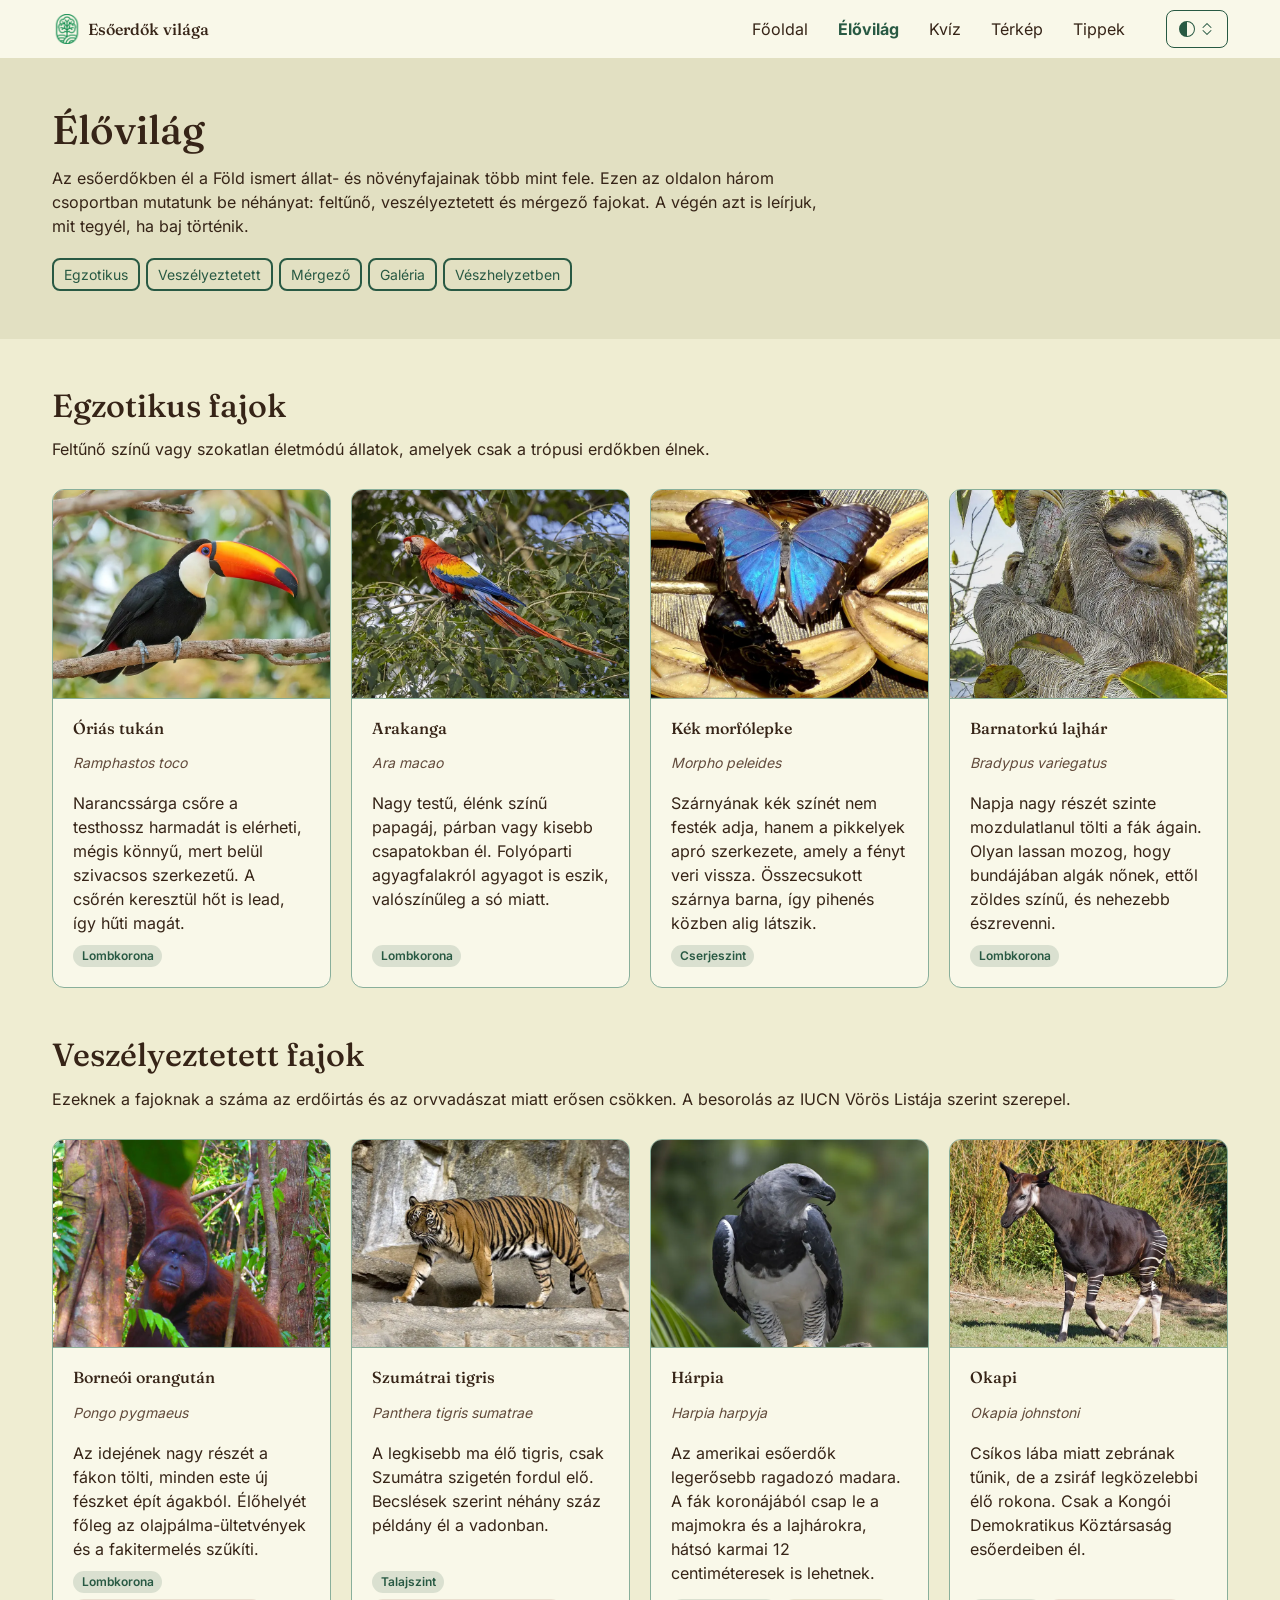
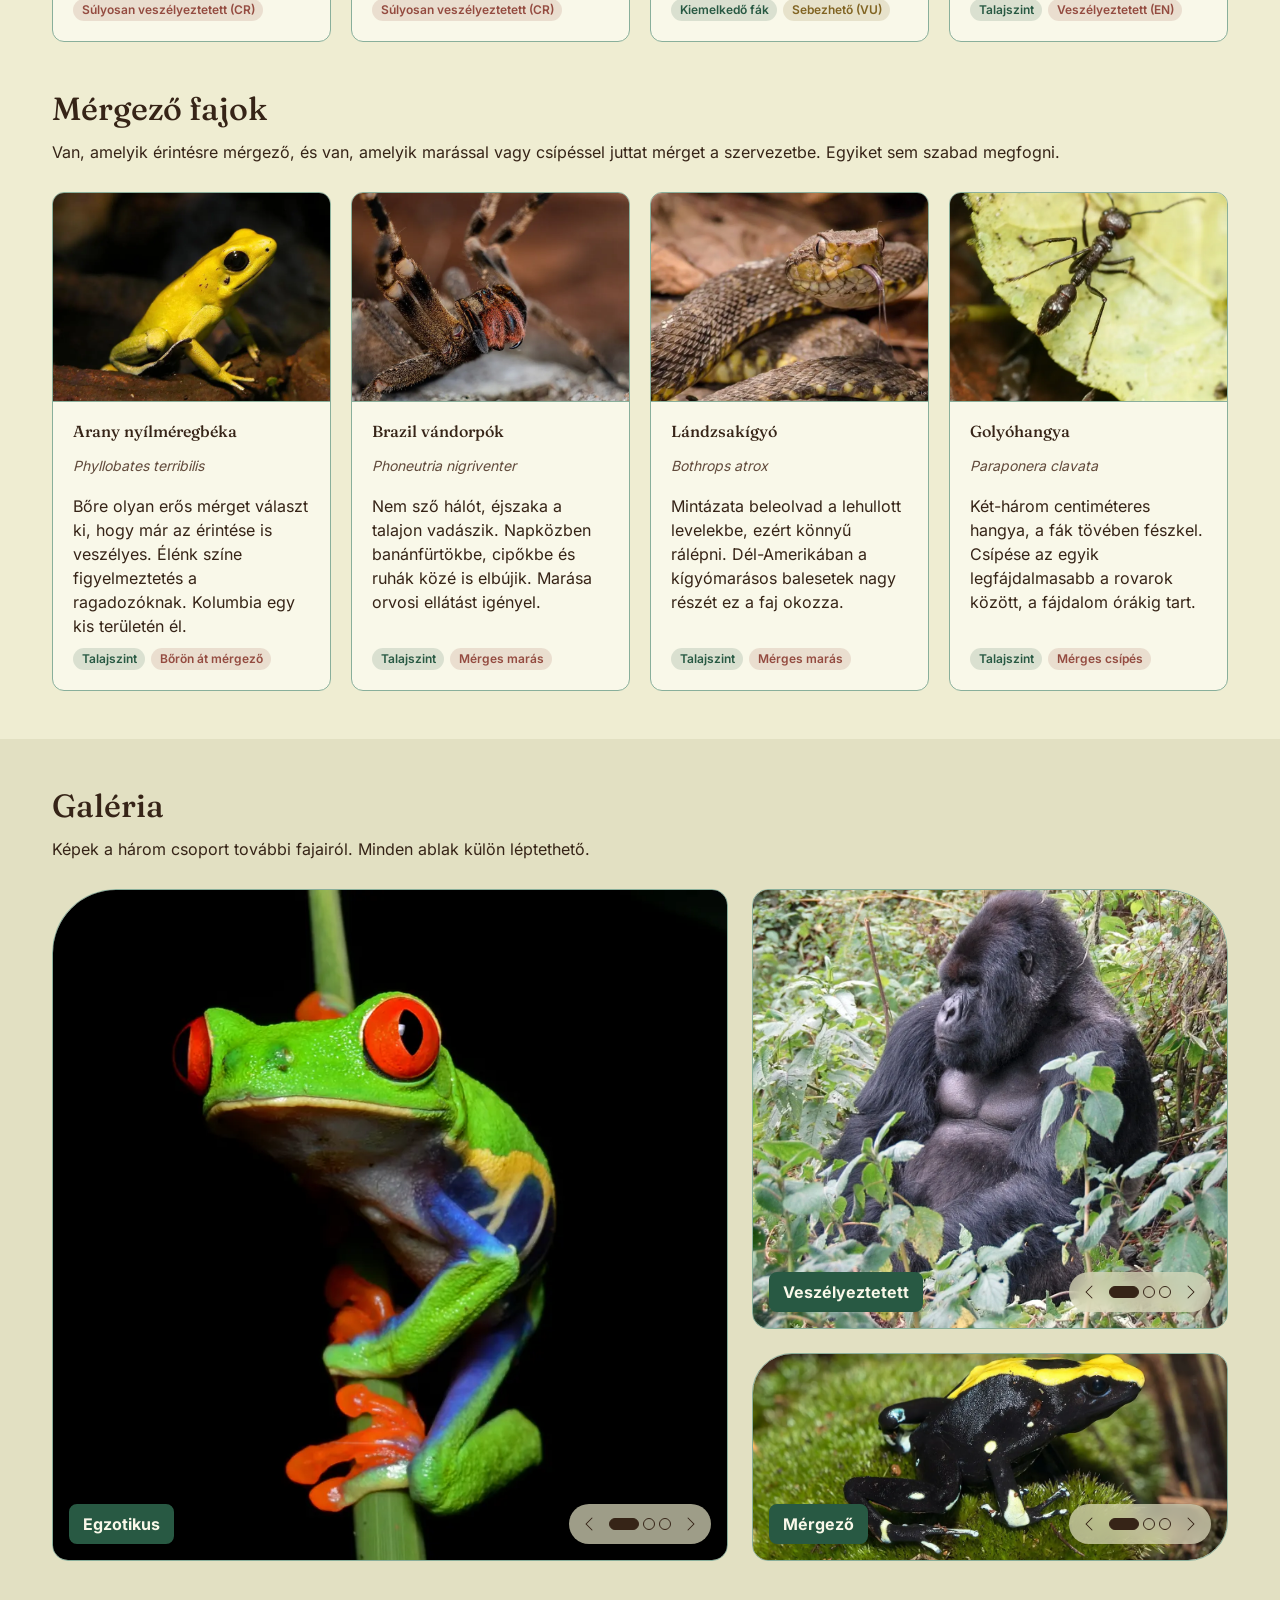
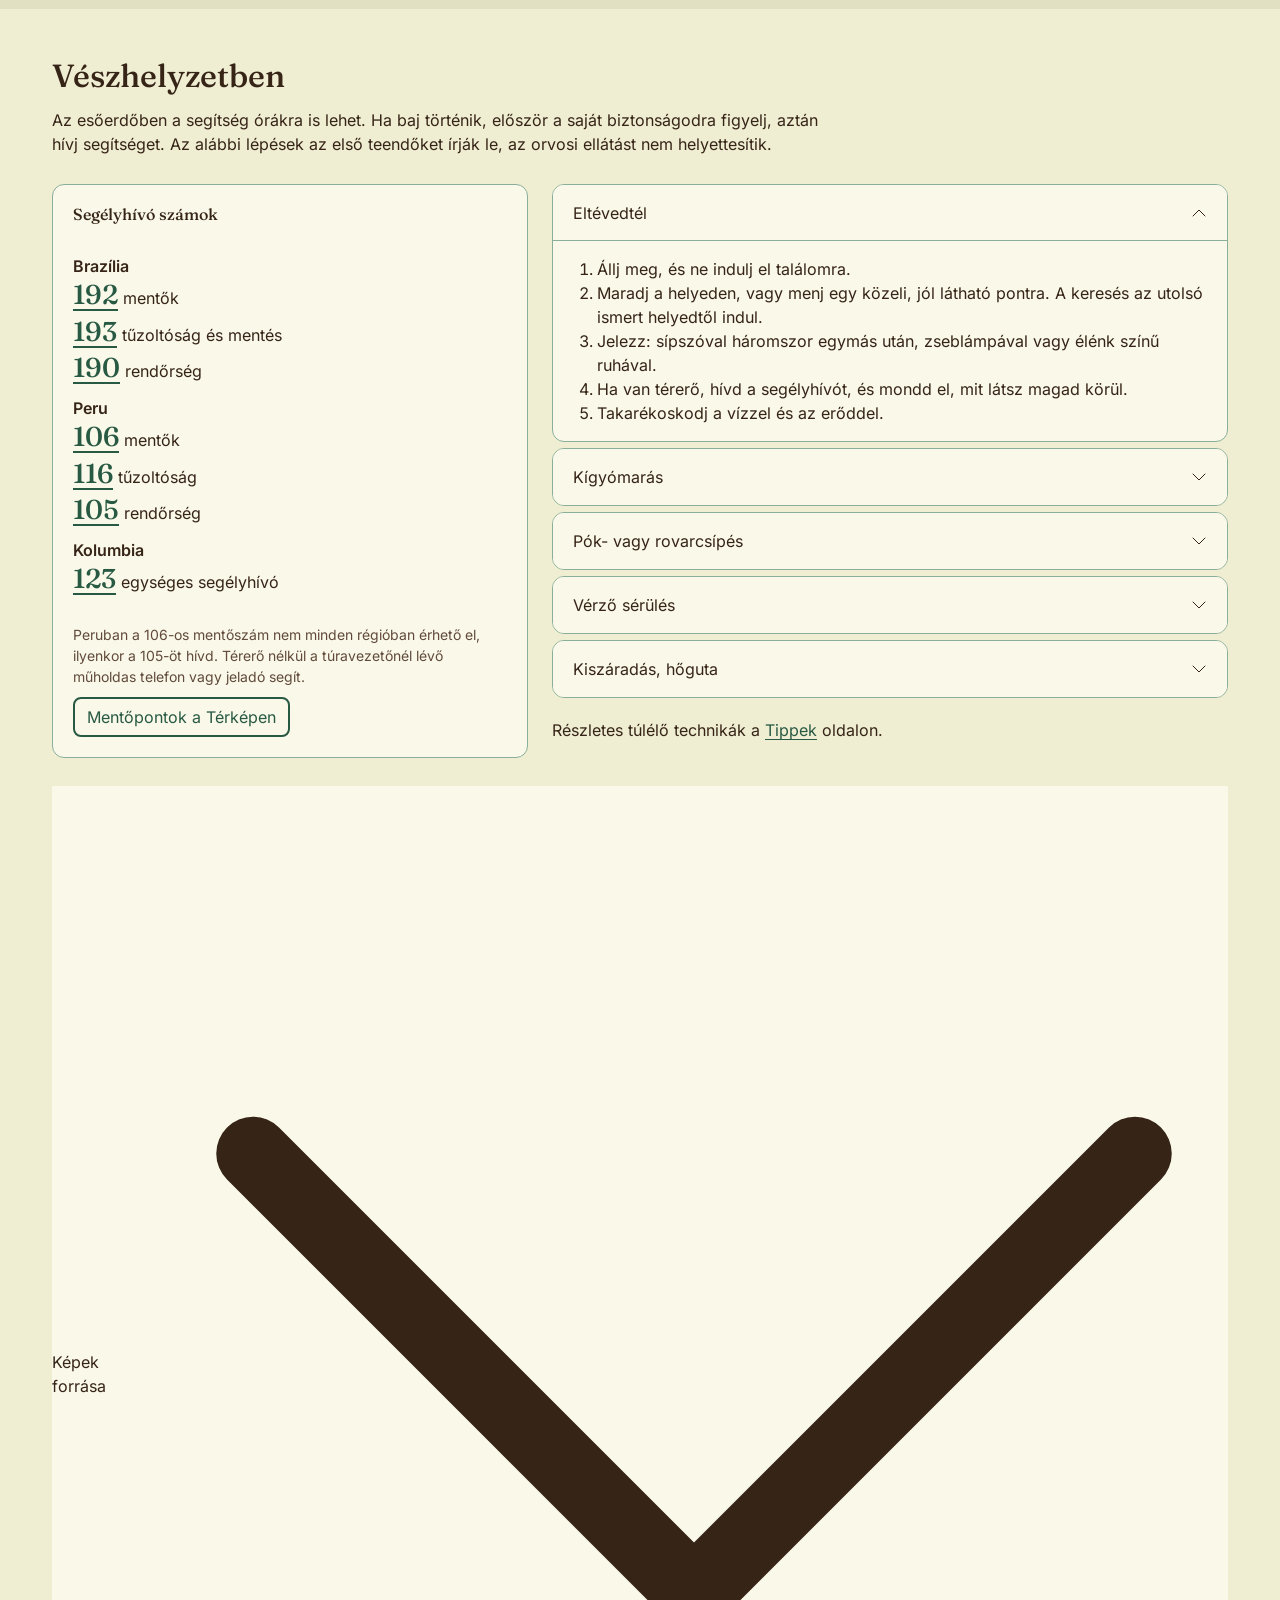
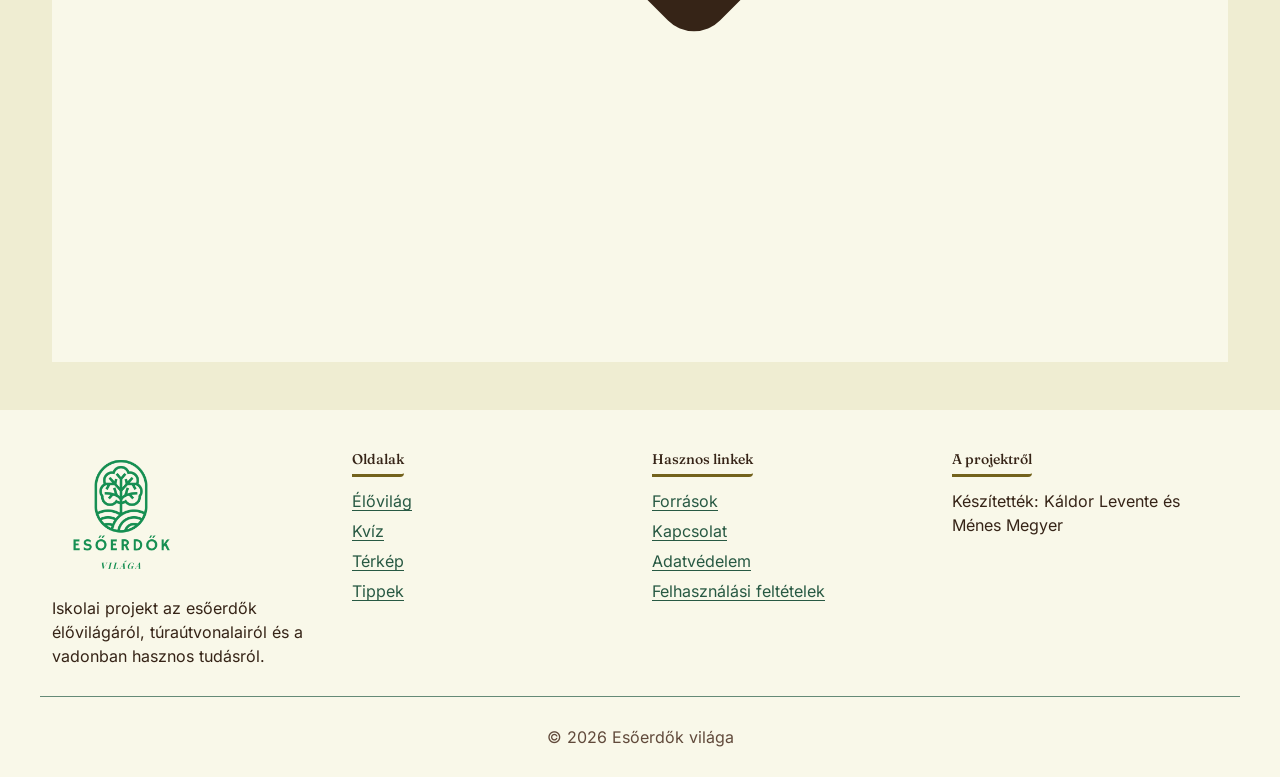
==== pages/elovilag.html @ 16cf5856 "feat: élővilág oldal" ====
<!doctype html>
<html lang="hu">

<head>
  <meta charset="UTF-8" />
  <meta name="viewport" content="width=device-width, initial-scale=1.0" />
  <meta name="description"
    content="Egzotikus, veszélyeztetett és mérgező esőerdei fajok, képgaléria és teendők vészhelyzetben." />
  <link rel="icon" href="../assets/brand/icon-logo.webp" type="image/webp" />
  <link rel="stylesheet" href="../css/bootstrap.min.css" />
  <link rel="stylesheet" href="../css/style.css" />
  <title>Élővilág – Esőerdők világa</title>
</head>

<body>
  <script>
    try {
      const saved = localStorage.getItem("theme")
      if (saved === "light" || (saved !== "dark" && matchMedia("(prefers-color-scheme: light)").matches)) {
        document.body.classList.add("light")
      }
    } catch {}
  </script>
  <a class="visually-hidden-focusable" href="#main">Ugrás a tartalomra</a>
  <header class="sticky-top" id="siteHeader">
    <nav class="navbar md:navbar-expand bg-1" id="pageTop">
      <div class="container">
        <a class="navbar-brand d-flex align-items-center gap-2" href="../index.html">
          <img src="../assets/brand/icon-dark.webp" alt="" width="30" height="30" />
          Esőerdők világa
        </a>
        <button class="btn-icon navbar-toggler" type="button" data-bs-toggle="drawer" data-bs-target="#navbarDrawer"
          aria-controls="navbarDrawer" aria-expanded="false" aria-label="Menü megnyitása">
          <span class="navbar-toggler-icon" aria-hidden="true"></span>
        </button>
        <dialog class="drawer drawer-end" tabindex="-1" id="navbarDrawer" aria-labelledby="navbarDrawerLabel">
          <div class="drawer-header">
            <h5 class="drawer-title" id="navbarDrawerLabel">Menü</h5>
            <button type="button" class="btn-close" data-bs-dismiss="drawer" aria-label="Bezárás"></button>
          </div>
          <div class="drawer-body mb-2 md:mb-0">
            <ul class="nav navbar-nav ms-auto me-4">
              <li class="nav-item">
                <a class="nav-link" href="../index.html">Főoldal</a>
              </li>
              <li class="nav-item">
                <a class="nav-link active" aria-current="page" href="elovilag.html">Élővilág</a>
              </li>
              <li class="nav-item">
                <a class="nav-link" href="kviz.html">Kvíz</a>
              </li>
              <li class="nav-item">
                <a class="nav-link" href="terkep.html">Térkép</a>
              </li>
              <li class="nav-item">
                <a class="nav-link" href="tippek.html">Tippek</a>
              </li>
            </ul>

            <div class="theme-switcher">
              <button type="button" class="btn-outline theme-switcher-toggle" id="themeToggle" data-bs-toggle="menu"
                data-bs-placement="bottom-end" aria-expanded="false" aria-label="Téma választása">
                <span class="theme-switcher-icon" id="themeToggleIcon"><svg class="bi bi-circle-half" width="16"
                    height="16" fill="currentColor" viewBox="0 0 16 16" aria-hidden="true">
                    <path d="M8 15A7 7 0 1 0 8 1zm0 1A8 8 0 1 1 8 0a8 8 0 0 1 0 16" />
                  </svg></span>
                <svg class="bi bi-chevron-expand" width="16" height="16" fill="currentColor" viewBox="0 0 16 16"
                  aria-hidden="true">
                  <path
                    d="M3.646 9.146a.5.5 0 0 1 .708 0L8 12.793l3.646-3.647a.5.5 0 0 1 .708.708l-4 4a.5.5 0 0 1-.708 0l-4-4a.5.5 0 0 1 0-.708m0-2.292a.5.5 0 0 0 .708 0L8 3.207l3.646 3.647a.5.5 0 0 0 .708-.708l-4-4a.5.5 0 0 0-.708 0l-4 4a.5.5 0 0 0 0 .708" />
                </svg>
              </button>
              <div class="menu" aria-labelledby="themeToggle">
                <button class="menu-item" type="button" data-theme-value="light" aria-pressed="false">
                  <svg class="bi menu-item-icon bi-brightness-high-fill" width="16" height="16" fill="currentColor"
                    viewBox="0 0 16 16" aria-hidden="true">
                    <path
                      d="M12 8a4 4 0 1 1-8 0 4 4 0 0 1 8 0M8 0a.5.5 0 0 1 .5.5v2a.5.5 0 0 1-1 0v-2A.5.5 0 0 1 8 0m0 13a.5.5 0 0 1 .5.5v2a.5.5 0 0 1-1 0v-2A.5.5 0 0 1 8 13m8-5a.5.5 0 0 1-.5.5h-2a.5.5 0 0 1 0-1h2a.5.5 0 0 1 .5.5M3 8a.5.5 0 0 1-.5.5h-2a.5.5 0 0 1 0-1h2A.5.5 0 0 1 3 8m10.657-5.657a.5.5 0 0 1 0 .707l-1.414 1.415a.5.5 0 1 1-.707-.708l1.414-1.414a.5.5 0 0 1 .707 0m-9.193 9.193a.5.5 0 0 1 0 .707L3.05 13.657a.5.5 0 0 1-.707-.707l1.414-1.414a.5.5 0 0 1 .707 0m9.193 2.121a.5.5 0 0 1-.707 0l-1.414-1.414a.5.5 0 0 1 .707-.707l1.414 1.414a.5.5 0 0 1 0 .707M4.464 4.465a.5.5 0 0 1-.707 0L2.343 3.05a.5.5 0 1 1 .707-.707l1.414 1.414a.5.5 0 0 1 0 .708" />
                  </svg>
                  <span class="menu-item-content">Világos</span>
                  <svg class="bi menu-item-check bi-check2" width="16" height="16" fill="currentColor"
                    viewBox="0 0 16 16" aria-hidden="true">
                    <path
                      d="M13.854 3.646a.5.5 0 0 1 0 .708l-7 7a.5.5 0 0 1-.708 0l-3.5-3.5a.5.5 0 1 1 .708-.708L6.5 10.293l6.646-6.647a.5.5 0 0 1 .708 0" />
                  </svg>
                </button>
                <button class="menu-item" type="button" data-theme-value="dark" aria-pressed="false">
                  <svg class="bi menu-item-icon bi-moon-fill" width="16" height="16" fill="currentColor"
                    viewBox="0 0 16 16" aria-hidden="true">
                    <path
                      d="M6 .278a.77.77 0 0 1 .08.858 7.2 7.2 0 0 0-.878 3.46c0 4.021 3.278 7.277 7.318 7.277q.792-.001 1.533-.16a.79.79 0 0 1 .81.316.73.73 0 0 1-.031.893A8.35 8.35 0 0 1 8.344 16C3.734 16 0 12.286 0 7.71 0 4.266 2.114 1.312 5.124.06A.75.75 0 0 1 6 .278" />
                  </svg>
                  <span class="menu-item-content">Sötét</span>
                  <svg class="bi menu-item-check bi-check2" width="16" height="16" fill="currentColor"
                    viewBox="0 0 16 16" aria-hidden="true">
                    <path
                      d="M13.854 3.646a.5.5 0 0 1 0 .708l-7 7a.5.5 0 0 1-.708 0l-3.5-3.5a.5.5 0 1 1 .708-.708L6.5 10.293l6.646-6.647a.5.5 0 0 1 .708 0" />
                  </svg>
                </button>
                <button class="menu-item" type="button" data-theme-value="auto" aria-pressed="false">
                  <svg class="bi menu-item-icon bi-circle-half" width="16" height="16" fill="currentColor"
                    viewBox="0 0 16 16" aria-hidden="true">
                    <path d="M8 15A7 7 0 1 0 8 1zm0 1A8 8 0 1 1 8 0a8 8 0 0 1 0 16" />
                  </svg>
                  <span class="menu-item-content">Automatikus</span>
                  <svg class="bi menu-item-check bi-check2" width="16" height="16" fill="currentColor"
                    viewBox="0 0 16 16" aria-hidden="true">
                    <path
                      d="M13.854 3.646a.5.5 0 0 1 0 .708l-7 7a.5.5 0 0 1-.708 0l-3.5-3.5a.5.5 0 1 1 .708-.708L6.5 10.293l6.646-6.647a.5.5 0 0 1 .708 0" />
                  </svg>
                </button>
              </div>
            </div>
          </div>
        </dialog>
      </div>
    </nav>
  </header>

  <main id="main">
    <div class="bg-dark py-12">
      <div class="container">
        <h1 class="mb-4">Élővilág</h1>
        <p class="mb-6 col-12 lg:col-8">
          Az esőerdőkben él a Föld ismert állat- és növényfajainak több mint fele. Ezen az oldalon három csoportban
          mutatunk be néhányat: feltűnő, veszélyeztetett és mérgező fajokat. A végén azt is leírjuk, mit tegyél, ha
          baj történik.
        </p>
        <div role="navigation" aria-label="Az oldal részei">
          <ul class="list-unstyled d-flex flex-wrap gap-2 mb-0">
            <li><a class="btn-outline btn-sm" href="#egzotikus">Egzotikus</a></li>
            <li><a class="btn-outline btn-sm" href="#veszelyeztetett">Veszélyeztetett</a></li>
            <li><a class="btn-outline btn-sm" href="#mergezo">Mérgező</a></li>
            <li><a class="btn-outline btn-sm" href="#galeria">Galéria</a></li>
            <li><a class="btn-outline btn-sm" href="#veszhelyzet">Vészhelyzetben</a></li>
          </ul>
        </div>
      </div>
    </div>

    <section class="container mt-12 mb-12" id="egzotikus" aria-labelledby="egzotikusTitle">
      <h2 class="mb-4" id="egzotikusTitle">Egzotikus fajok</h2>
      <p class="mb-8">Feltűnő színű vagy szokatlan életmódú állatok, amelyek csak a trópusi erdőkben élnek.</p>
      <div class="row row-cols-1 md:row-cols-2 lg:row-cols-4 g-6">
        <div class="col">
          <article class="card h-100">
            <img src="../assets/img/elovilag/oriastukan.webp" class="card-img-top ratio-4x3 h-auto object-fit-cover" width="800"
                height="600" loading="lazy" alt="Óriás tukán ágon ülve, nagy narancssárga csőrrel" />
            <div class="card-body d-flex flex-column">
              <h3 class="h5 mb-1">Óriás tukán</h3>
              <p class="text-muted fst-italic small mb-3">Ramphastos toco</p>
              <p>
                Narancssárga csőre a testhossz harmadát is elérheti, mégis könnyű, mert belül szivacsos szerkezetű. A
                csőrén keresztül hőt is lead, így hűti magát.
              </p>
              <div class="d-flex flex-wrap gap-2 mt-auto">
                <span class="badge badge-subtle theme-primary">Lombkorona</span>
              </div>
            </div>
          </article>
        </div>
        <div class="col">
          <article class="card h-100">
            <img src="../assets/img/elovilag/arakanga.webp" class="card-img-top ratio-4x3 h-auto object-fit-cover" width="800"
                height="600" loading="lazy" alt="Piros, sárga és kék tollú arakanga" />
            <div class="card-body d-flex flex-column">
              <h3 class="h5 mb-1">Arakanga</h3>
              <p class="text-muted fst-italic small mb-3">Ara macao</p>
              <p>
                Nagy testű, élénk színű papagáj, párban vagy kisebb csapatokban él. Folyóparti agyagfalakról agyagot is
                eszik, valószínűleg a só miatt.
              </p>
              <div class="d-flex flex-wrap gap-2 mt-auto">
                <span class="badge badge-subtle theme-primary">Lombkorona</span>
              </div>
            </div>
          </article>
        </div>
        <div class="col">
          <article class="card h-100">
            <img src="../assets/img/elovilag/morfolepke.webp" class="card-img-top ratio-4x3 h-auto object-fit-cover" width="800"
                height="600" loading="lazy" alt="Kék morfólepke kiterjesztett, fémesen csillogó kék szárnyakkal, banánon táplálkozik" />
            <div class="card-body d-flex flex-column">
              <h3 class="h5 mb-1">Kék morfólepke</h3>
              <p class="text-muted fst-italic small mb-3">Morpho peleides</p>
              <p>
                Szárnyának kék színét nem festék adja, hanem a pikkelyek apró szerkezete, amely a fényt veri vissza.
                Összecsukott szárnya barna, így pihenés közben alig látszik.
              </p>
              <div class="d-flex flex-wrap gap-2 mt-auto">
                <span class="badge badge-subtle theme-primary">Cserjeszint</span>
              </div>
            </div>
          </article>
        </div>
        <div class="col">
          <article class="card h-100">
            <img src="../assets/img/elovilag/lajhar.webp" class="card-img-top ratio-4x3 h-auto object-fit-cover" width="800"
                height="600" loading="lazy" alt="Barnatorkú lajhár egy fatörzsbe kapaszkodva" />
            <div class="card-body d-flex flex-column">
              <h3 class="h5 mb-1">Barnatorkú lajhár</h3>
              <p class="text-muted fst-italic small mb-3">Bradypus variegatus</p>
              <p>
                Napja nagy részét szinte mozdulatlanul tölti a fák ágain. Olyan lassan mozog, hogy bundájában algák
                nőnek, ettől zöldes színű, és nehezebb észrevenni.
              </p>
              <div class="d-flex flex-wrap gap-2 mt-auto">
                <span class="badge badge-subtle theme-primary">Lombkorona</span>
              </div>
            </div>
          </article>
        </div>
      </div>
    </section>

    <section class="container mb-12" id="veszelyeztetett" aria-labelledby="veszelyeztetettTitle">
      <h2 class="mb-4" id="veszelyeztetettTitle">Veszélyeztetett fajok</h2>
      <p class="mb-8">
        Ezeknek a fajoknak a száma az erdőirtás és az orvvadászat miatt erősen csökken. A besorolás az IUCN Vörös
        Listája szerint szerepel.
      </p>
      <div class="row row-cols-1 md:row-cols-2 lg:row-cols-4 g-6">
        <div class="col">
          <article class="card h-100">
            <img src="../assets/img/elovilag/orangutan.webp" class="card-img-top ratio-4x3 h-auto object-fit-cover" width="800"
                height="600" loading="lazy" alt="Hím borneói orangután széles arcpárnákkal, vörösesbarna szőrrel az erdőben" />
            <div class="card-body d-flex flex-column">
              <h3 class="h5 mb-1">Borneói orangután</h3>
              <p class="text-muted fst-italic small mb-3">Pongo pygmaeus</p>
              <p>
                Az idejének nagy részét a fákon tölti, minden este új fészket épít ágakból. Élőhelyét főleg az
                olajpálma-ültetvények és a fakitermelés szűkíti.
              </p>
              <div class="d-flex flex-wrap gap-2 mt-auto">
                <span class="badge badge-subtle theme-primary">Lombkorona</span>
                <span class="badge badge-subtle theme-danger">Súlyosan veszélyeztetett (CR)</span>
              </div>
            </div>
          </article>
        </div>
        <div class="col">
          <article class="card h-100">
            <img src="../assets/img/elovilag/szumatrai-tigris.webp" class="card-img-top ratio-4x3 h-auto object-fit-cover"
                width="800" height="600" loading="lazy" alt="Szumátrai tigris sziklás terepen sétál" />
            <div class="card-body d-flex flex-column">
              <h3 class="h5 mb-1">Szumátrai tigris</h3>
              <p class="text-muted fst-italic small mb-3">Panthera tigris sumatrae</p>
              <p>
                A legkisebb ma élő tigris, csak Szumátra szigetén fordul elő. Becslések szerint néhány száz példány él
                a vadonban.
              </p>
              <div class="d-flex flex-wrap gap-2 mt-auto">
                <span class="badge badge-subtle theme-primary">Talajszint</span>
                <span class="badge badge-subtle theme-danger">Súlyosan veszélyeztetett (CR)</span>
              </div>
            </div>
          </article>
        </div>
        <div class="col">
          <article class="card h-100">
            <img src="../assets/img/elovilag/harpia.webp" class="card-img-top ratio-4x3 h-auto object-fit-cover" width="800"
                height="600" loading="lazy" alt="Hárpia szürke fejjel, fekete-fehér tollazattal egy fatönkön" />
            <div class="card-body d-flex flex-column">
              <h3 class="h5 mb-1">Hárpia</h3>
              <p class="text-muted fst-italic small mb-3">Harpia harpyja</p>
              <p>
                Az amerikai esőerdők legerősebb ragadozó madara. A fák koronájából csap le a majmokra és a lajhárokra,
                hátsó karmai 12 centiméteresek is lehetnek.
              </p>
              <div class="d-flex flex-wrap gap-2 mt-auto">
                <span class="badge badge-subtle theme-primary">Kiemelkedő fák</span>
                <span class="badge badge-subtle theme-warning">Sebezhető (VU)</span>
              </div>
            </div>
          </article>
        </div>
        <div class="col">
          <article class="card h-100">
            <img src="../assets/img/elovilag/okapi.webp" class="card-img-top ratio-4x3 h-auto object-fit-cover" width="800"
                height="600" loading="lazy" alt="Okapi sötétbarna testtel és fehér csíkos lábakkal füves területen" />
            <div class="card-body d-flex flex-column">
              <h3 class="h5 mb-1">Okapi</h3>
              <p class="text-muted fst-italic small mb-3">Okapia johnstoni</p>
              <p>
                Csíkos lába miatt zebrának tűnik, de a zsiráf legközelebbi élő rokona. Csak a Kongói Demokratikus
                Köztársaság esőerdeiben él.
              </p>
              <div class="d-flex flex-wrap gap-2 mt-auto">
                <span class="badge badge-subtle theme-primary">Talajszint</span>
                <span class="badge badge-subtle theme-danger">Veszélyeztetett (EN)</span>
              </div>
            </div>
          </article>
        </div>
      </div>
    </section>

    <section class="container mb-12" id="mergezo" aria-labelledby="mergezoTitle">
      <h2 class="mb-4" id="mergezoTitle">Mérgező fajok</h2>
      <p class="mb-8">
        Van, amelyik érintésre mérgező, és van, amelyik marással vagy csípéssel juttat mérget a szervezetbe. Egyiket
        sem szabad megfogni.
      </p>
      <div class="row row-cols-1 md:row-cols-2 lg:row-cols-4 g-6">
        <div class="col">
          <article class="card h-100">
            <img src="../assets/img/elovilag/nyilmeregbeka.webp" class="card-img-top ratio-4x3 h-auto object-fit-cover" width="800"
                height="600" loading="lazy" alt="Élénksárga arany nyílméregbéka sötét háttér előtt" />
            <div class="card-body d-flex flex-column">
              <h3 class="h5 mb-1">Arany nyílméregbéka</h3>
              <p class="text-muted fst-italic small mb-3">Phyllobates terribilis</p>
              <p>
                Bőre olyan erős mérget választ ki, hogy már az érintése is veszélyes. Élénk színe figyelmeztetés a
                ragadozóknak. Kolumbia egy kis területén él.
              </p>
              <div class="d-flex flex-wrap gap-2 mt-auto">
                <span class="badge badge-subtle theme-primary">Talajszint</span>
                <span class="badge badge-subtle theme-danger">Bőrön át mérgező</span>
              </div>
            </div>
          </article>
        </div>
        <div class="col">
          <article class="card h-100">
            <img src="../assets/img/elovilag/vandorpok.webp" class="card-img-top ratio-4x3 h-auto object-fit-cover" width="800"
                height="600" loading="lazy" alt="Brazil vándorpók közelről, vörös csáprágókkal, védekező testtartásban" />
            <div class="card-body d-flex flex-column">
              <h3 class="h5 mb-1">Brazil vándorpók</h3>
              <p class="text-muted fst-italic small mb-3">Phoneutria nigriventer</p>
              <p>
                Nem sző hálót, éjszaka a talajon vadászik. Napközben banánfürtökbe, cipőkbe és ruhák közé is elbújik.
                Marása orvosi ellátást igényel.
              </p>
              <div class="d-flex flex-wrap gap-2 mt-auto">
                <span class="badge badge-subtle theme-primary">Talajszint</span>
                <span class="badge badge-subtle theme-danger">Mérges marás</span>
              </div>
            </div>
          </article>
        </div>
        <div class="col">
          <article class="card h-100">
            <img src="../assets/img/elovilag/landzsakigyo.webp" class="card-img-top ratio-4x3 h-auto object-fit-cover" width="800"
                height="600" loading="lazy" alt="Barna, mintás lándzsakígyó összetekeredve, kiöltött nyelvvel" />
            <div class="card-body d-flex flex-column">
              <h3 class="h5 mb-1">Lándzsakígyó</h3>
              <p class="text-muted fst-italic small mb-3">Bothrops atrox</p>
              <p>
                Mintázata beleolvad a lehullott levelekbe, ezért könnyű rálépni. Dél-Amerikában a kígyómarásos
                balesetek nagy részét ez a faj okozza.
              </p>
              <div class="d-flex flex-wrap gap-2 mt-auto">
                <span class="badge badge-subtle theme-primary">Talajszint</span>
                <span class="badge badge-subtle theme-danger">Mérges marás</span>
              </div>
            </div>
          </article>
        </div>
        <div class="col">
          <article class="card h-100">
            <img src="../assets/img/elovilag/golyohangya.webp" class="card-img-top ratio-4x3 h-auto object-fit-cover" width="800"
                height="600" loading="lazy" alt="Sötétbarna golyóhangya egy levélen" />
            <div class="card-body d-flex flex-column">
              <h3 class="h5 mb-1">Golyóhangya</h3>
              <p class="text-muted fst-italic small mb-3">Paraponera clavata</p>
              <p>
                Két-három centiméteres hangya, a fák tövében fészkel. Csípése az egyik legfájdalmasabb a rovarok
                között, a fájdalom órákig tart.
              </p>
              <div class="d-flex flex-wrap gap-2 mt-auto">
                <span class="badge badge-subtle theme-primary">Talajszint</span>
                <span class="badge badge-subtle theme-danger">Mérges csípés</span>
              </div>
            </div>
          </article>
        </div>
      </div>
    </section>

    <div class="bg-dark py-12" id="galeria">
      <section class="container" aria-labelledby="galeriaTitle">
        <h2 class="mb-4" id="galeriaTitle">Galéria</h2>
        <p class="mb-8">Képek a három csoport további fajairól. Minden ablak külön léptethető.</p>
        <div class="gallery">
          <div class="grid">
            <div class="g-col-12 md:g-col-7 gallery-tile gallery-tile-a">
              <div id="galeriaEgzotikus" class="carousel" aria-roledescription="carousel"
                aria-label="Egzotikus fajok képei">
                <div class="carousel-inner">
                  <div class="carousel-item active">
                    <img src="../assets/img/elovilag/galeria-egzotikus-1.webp"
                      alt="Vörösszemű levelibéka egy növény szárába kapaszkodva" loading="lazy" />
                  </div>
                  <div class="carousel-item">
                    <img src="../assets/img/elovilag/galeria-egzotikus-2.webp" alt="Rozsdásfarkú kolibri egy vékony ágon ülve"
                      loading="lazy" />
                  </div>
                  <div class="carousel-item">
                    <img src="../assets/img/elovilag/galeria-egzotikus-3.webp" alt="Zöld párduckaméleon egy ágon"
                      loading="lazy" />
                  </div>
                </div>
                <div class="gallery-controls">
                  <button type="button" class="gallery-control" data-bs-target="#galeriaEgzotikus"
                    data-bs-slide="prev" aria-label="Előző">
                    <span class="carousel-icon-prev" aria-hidden="true"></span>
                  </button>
                  <div class="carousel-indicators">
                    <button type="button" data-bs-target="#galeriaEgzotikus" data-bs-slide-to="0" class="active"
                      aria-current="true" aria-label="1. kép"></button>
                    <button type="button" data-bs-target="#galeriaEgzotikus" data-bs-slide-to="1"
                      aria-label="2. kép"></button>
                    <button type="button" data-bs-target="#galeriaEgzotikus" data-bs-slide-to="2"
                      aria-label="3. kép"></button>
                  </div>
                  <button type="button" class="gallery-control" data-bs-target="#galeriaEgzotikus"
                    data-bs-slide="next" aria-label="Következő">
                    <span class="carousel-icon-next" aria-hidden="true"></span>
                  </button>
                </div>
              </div>
              <a href="#egzotikus" class="btn-solid gallery-tile-action hover-lift">Egzotikus</a>
            </div>
            <div class="g-col-12 md:g-col-5 gallery-tile gallery-tile-b">
              <div id="galeriaVeszelyeztetett" class="carousel" aria-roledescription="carousel"
                aria-label="Veszélyeztetett fajok képei">
                <div class="carousel-inner">
                  <div class="carousel-item active">
                    <img src="../assets/img/elovilag/galeria-veszelyeztetett-1.webp"
                      alt="Hegyi gorilla az erdő aljában ülve" loading="lazy" />
                  </div>
                  <div class="carousel-item">
                    <img src="../assets/img/elovilag/galeria-veszelyeztetett-2.webp" alt="Szumátrai orrszarvú egy tisztáson"
                      loading="lazy" />
                  </div>
                  <div class="carousel-item">
                    <img src="../assets/img/elovilag/galeria-veszelyeztetett-3.webp" alt="Bonobó egy faoszlopra támaszkodva"
                      loading="lazy" />
                  </div>
                </div>
                <div class="gallery-controls">
                  <button type="button" class="gallery-control" data-bs-target="#galeriaVeszelyeztetett"
                    data-bs-slide="prev" aria-label="Előző">
                    <span class="carousel-icon-prev" aria-hidden="true"></span>
                  </button>
                  <div class="carousel-indicators">
                    <button type="button" data-bs-target="#galeriaVeszelyeztetett" data-bs-slide-to="0"
                      class="active" aria-current="true" aria-label="1. kép"></button>
                    <button type="button" data-bs-target="#galeriaVeszelyeztetett" data-bs-slide-to="1"
                      aria-label="2. kép"></button>
                    <button type="button" data-bs-target="#galeriaVeszelyeztetett" data-bs-slide-to="2"
                      aria-label="3. kép"></button>
                  </div>
                  <button type="button" class="gallery-control" data-bs-target="#galeriaVeszelyeztetett"
                    data-bs-slide="next" aria-label="Következő">
                    <span class="carousel-icon-next" aria-hidden="true"></span>
                  </button>
                </div>
              </div>
              <a href="#veszelyeztetett" class="btn-solid gallery-tile-action hover-lift">Veszélyeztetett</a>
            </div>
            <div class="g-col-12 md:g-col-5 gallery-tile gallery-tile-c">
              <div id="galeriaMergezo" class="carousel" aria-roledescription="carousel"
                aria-label="Mérgező fajok képei">
                <div class="carousel-inner">
                  <div class="carousel-item active">
                    <img src="../assets/img/elovilag/galeria-mergezo-1.webp" alt="Fekete-sárga festett nyílméregbéka mohán"
                      loading="lazy" />
                  </div>
                  <div class="carousel-item">
                    <img src="../assets/img/elovilag/galeria-mergezo-2.webp" alt="Piros és fekete gyűrűs korallkígyó az avarban"
                      loading="lazy" />
                  </div>
                  <div class="carousel-item">
                    <img src="../assets/img/elovilag/galeria-mergezo-3.webp" alt="Fekete skorpió száraz leveleken"
                      loading="lazy" />
                  </div>
                </div>
                <div class="gallery-controls">
                  <button type="button" class="gallery-control" data-bs-target="#galeriaMergezo"
                    data-bs-slide="prev" aria-label="Előző">
                    <span class="carousel-icon-prev" aria-hidden="true"></span>
                  </button>
                  <div class="carousel-indicators">
                    <button type="button" data-bs-target="#galeriaMergezo" data-bs-slide-to="0" class="active"
                      aria-current="true" aria-label="1. kép"></button>
                    <button type="button" data-bs-target="#galeriaMergezo" data-bs-slide-to="1"
                      aria-label="2. kép"></button>
                    <button type="button" data-bs-target="#galeriaMergezo" data-bs-slide-to="2"
                      aria-label="3. kép"></button>
                  </div>
                  <button type="button" class="gallery-control" data-bs-target="#galeriaMergezo" data-bs-slide="next"
                    aria-label="Következő">
                    <span class="carousel-icon-next" aria-hidden="true"></span>
                  </button>
                </div>
              </div>
              <a href="#mergezo" class="btn-solid gallery-tile-action hover-lift">Mérgező</a>
            </div>
          </div>
        </div>
      </section>
    </div>

    <section class="container mt-12 mb-8" id="veszhelyzet" aria-labelledby="veszhelyzetTitle">
      <h2 class="mb-4" id="veszhelyzetTitle">Vészhelyzetben</h2>
      <p class="mb-8 col-12 lg:col-8">
        Az esőerdőben a segítség órákra is lehet. Ha baj történik, először a saját biztonságodra figyelj, aztán hívj
        segítséget. Az alábbi lépések az első teendőket írják le, az orvosi ellátást nem helyettesítik.
      </p>
      <div class="row gy-8">
        <div class="col-12 lg:col-5">
          <div class="card">
            <div class="card-body">
              <h3 class="h5 mb-6">Segélyhívó számok</h3>
              <dl class="mb-6">
                <dt class="fw-semibold">Brazília</dt>
                <dd class="mb-4">
                  <a class="h3 d-inline-block mb-1" href="tel:192">192</a> mentők<br />
                  <a class="h3 d-inline-block mb-1" href="tel:193">193</a> tűzoltóság és mentés<br />
                  <a class="h3 d-inline-block mb-0" href="tel:190">190</a> rendőrség
                </dd>
                <dt class="fw-semibold">Peru</dt>
                <dd class="mb-4">
                  <a class="h3 d-inline-block mb-1" href="tel:106">106</a> mentők<br />
                  <a class="h3 d-inline-block mb-1" href="tel:116">116</a> tűzoltóság<br />
                  <a class="h3 d-inline-block mb-0" href="tel:105">105</a> rendőrség
                </dd>
                <dt class="fw-semibold">Kolumbia</dt>
                <dd class="mb-0">
                  <a class="h3 d-inline-block mb-0" href="tel:123">123</a> egységes segélyhívó
                </dd>
              </dl>
              <p class="small text-muted">
                Peruban a 106-os mentőszám nem minden régióban érhető el, ilyenkor a 105-öt hívd. Térerő nélkül a
                túravezetőnél lévő műholdas telefon vagy jeladó segít.
              </p>
              <a class="btn-outline" href="terkep.html">Mentőpontok a Térképen</a>
            </div>
          </div>
        </div>
        <div class="col-12 lg:col-7">
          <div class="accordion accordion-gap">
            <details class="accordion-item" open>
              <summary class="accordion-header">
                Eltévedtél
                <svg class="accordion-icon" xmlns="http://www.w3.org/2000/svg" viewBox="0 0 16 16" fill="none"
                  stroke="currentColor" stroke-linecap="round" stroke-linejoin="round" aria-hidden="true">
                  <path d="m2 5 6 6 6-6" />
                </svg>
              </summary>
              <div class="accordion-body">
                <ol class="mb-0">
                  <li>Állj meg, és ne indulj el találomra.</li>
                  <li>Maradj a helyeden, vagy menj egy közeli, jól látható pontra. A keresés az utolsó ismert helyedtől
                    indul.</li>
                  <li>Jelezz: sípszóval háromszor egymás után, zseblámpával vagy élénk színű ruhával.</li>
                  <li>Ha van térerő, hívd a segélyhívót, és mondd el, mit látsz magad körül.</li>
                  <li>Takarékoskodj a vízzel és az erőddel.</li>
                </ol>
              </div>
            </details>
            <details class="accordion-item">
              <summary class="accordion-header">
                Kígyómarás
                <svg class="accordion-icon" xmlns="http://www.w3.org/2000/svg" viewBox="0 0 16 16" fill="none"
                  stroke="currentColor" stroke-linecap="round" stroke-linejoin="round" aria-hidden="true">
                  <path d="m2 5 6 6 6-6" />
                </svg>
              </summary>
              <div class="accordion-body">
                <ol class="mb-0">
                  <li>Távolodj el a kígyótól, ne próbáld megfogni.</li>
                  <li>Maradj nyugodt, ülj vagy feküdj le, a megmart végtagot tartsd mozdulatlanul.</li>
                  <li>Vedd le a gyűrűt, az órát és a szoros ruhát, mert a végtag bedagadhat.</li>
                  <li>Ne vágd be a sebet, ne szívd ki, ne szorítsd el, és ne hűtsd jéggel.</li>
                  <li>Hívj segítséget, és jegyezd meg, hogyan nézett ki a kígyó.</li>
                </ol>
              </div>
            </details>
            <details class="accordion-item">
              <summary class="accordion-header">
                Pók- vagy rovarcsípés
                <svg class="accordion-icon" xmlns="http://www.w3.org/2000/svg" viewBox="0 0 16 16" fill="none"
                  stroke="currentColor" stroke-linecap="round" stroke-linejoin="round" aria-hidden="true">
                  <path d="m2 5 6 6 6-6" />
                </svg>
              </summary>
              <div class="accordion-body">
                <ol class="mb-0">
                  <li>Mosd le a csípés helyét tiszta vízzel.</li>
                  <li>Hideg, nedves ruhával borogasd, ez csökkenti a duzzanatot és a fájdalmat.</li>
                  <li>Ha nehezen kapsz levegőt, bedagad az arcod vagy szédülsz, azonnal hívj segítséget, mert ez
                    allergiás reakció lehet.</li>
                  <li>Brazil vándorpók marása után mindig orvoshoz kell menni, akkor is, ha eleinte nincs tünet.</li>
                </ol>
              </div>
            </details>
            <details class="accordion-item">
              <summary class="accordion-header">
                Vérző sérülés
                <svg class="accordion-icon" xmlns="http://www.w3.org/2000/svg" viewBox="0 0 16 16" fill="none"
                  stroke="currentColor" stroke-linecap="round" stroke-linejoin="round" aria-hidden="true">
                  <path d="m2 5 6 6 6-6" />
                </svg>
              </summary>
              <div class="accordion-body">
                <ol class="mb-0">
                  <li>Tiszta ruhával vagy kötszerrel nyomd erősen a sebre.</li>
                  <li>Ha átázik, ne vedd le, tegyél rá újabb réteget.</li>
                  <li>Ha lehet, emeld a sérült testrészt a szív szintje fölé.</li>
                  <li>A vérzés elállása után tisztítsd ki a sebet, és tartsd szárazon. A párás melegben gyorsan
                    elfertőződhet.</li>
                </ol>
              </div>
            </details>
            <details class="accordion-item">
              <summary class="accordion-header">
                Kiszáradás, hőguta
                <svg class="accordion-icon" xmlns="http://www.w3.org/2000/svg" viewBox="0 0 16 16" fill="none"
                  stroke="currentColor" stroke-linecap="round" stroke-linejoin="round" aria-hidden="true">
                  <path d="m2 5 6 6 6-6" />
                </svg>
              </summary>
              <div class="accordion-body">
                <p>Jelei: szédülés, fejfájás, sötét vizelet, zavartság.</p>
                <ol class="mb-0">
                  <li>Vidd a beteget árnyékba, és pihentesd.</li>
                  <li>Itasd apránként, de gyakran.</li>
                  <li>Hűtsd nedves ruhával a nyakán, a hónaljában és a homlokán.</li>
                  <li>Ha zavart, vagy elveszíti az eszméletét, azonnal hívj segítséget.</li>
                </ol>
              </div>
            </details>
          </div>
          <p class="mt-6 mb-0">
            Részletes túlélő technikák a <a href="tippek.html">Tippek</a> oldalon.
          </p>
        </div>
      </div>
    </section>
    <section class="container mb-12" aria-labelledby="kepforrasTitle">
      <details class="accordion-item">
        <summary class="accordion-header" id="kepforrasTitle">
          Képek forrása
          <svg class="accordion-icon" xmlns="http://www.w3.org/2000/svg" viewBox="0 0 16 16" fill="none"
            stroke="currentColor" stroke-linecap="round" stroke-linejoin="round" aria-hidden="true">
            <path d="m2 5 6 6 6-6" />
          </svg>
        </summary>
        <div class="accordion-body small">
          <p>
            Minden kép a Wikimedia Commonsról származik. A képeket kivágtuk, átméreteztük és WebP formátumba
            alakítottuk.
          </p>
          <ul class="mb-0">
              <li>Óriás tukán: <a href="https://commons.wikimedia.org/wiki/File:006_Toco_toucan_in_Encontro_das_%C3%81guas_State_Park_Photo_by_Giles_Laurent.jpg">Giles Laurent</a>, <a href="https://creativecommons.org/licenses/by-sa/4.0">CC BY-SA 4.0</a></li>
              <li>Arakanga: <a href="https://commons.wikimedia.org/wiki/File:Scarlet_macaw_(Ara_macao_cyanopterus)_Copan.jpg">Charles J. Sharp</a>, <a href="https://creativecommons.org/licenses/by-sa/4.0">CC BY-SA 4.0</a></li>
              <li>Kék morfólepke: <a href="https://commons.wikimedia.org/wiki/File:Blue_Morpho_Butterfly_at_University_of_Florida.jpg">Terry Foote</a>, <a href="https://creativecommons.org/licenses/by-sa/4.0">CC BY-SA 4.0</a></li>
              <li>Barnatorkú lajhár: <a href="https://commons.wikimedia.org/wiki/File:Bradypus.jpg">Stefan Laube</a>, közkincs</li>
              <li>Borneói orangután: <a href="https://commons.wikimedia.org/wiki/File:Tanjung_Puting30477.jpg">Nanosanchez</a>, <a href="https://creativecommons.org/licenses/by-sa/4.0">CC BY-SA 4.0</a></li>
              <li>Szumátrai tigris: <a href="https://commons.wikimedia.org/wiki/File:Sumatran_Tiger_Berlin_Tierpark.jpg">Captain Herbert</a>, <a href="https://creativecommons.org/licenses/by-sa/3.0">CC BY-SA 3.0</a></li>
              <li>Hárpia: <a href="https://commons.wikimedia.org/wiki/File:Harpia_harpyja_001_800.jpg">birdphotos.com</a>, <a href="https://creativecommons.org/licenses/by/3.0">CC BY 3.0</a></li>
              <li>Okapi: <a href="https://commons.wikimedia.org/wiki/File:Saint-Aignan_(Loir-et-Cher)._Okapi.jpg">Daniel Jolivet</a>, <a href="https://creativecommons.org/licenses/by/2.0">CC BY 2.0</a></li>
              <li>Arany nyílméregbéka: <a href="https://commons.wikimedia.org/wiki/File:Schrecklicherpfeilgiftfrosch-01.jpg">Wilfried Berns</a>, <a href="https://creativecommons.org/licenses/by-sa/2.0/de/deed.en">CC BY-SA 2.0 de</a></li>
              <li>Brazil vándorpók: <a href="https://commons.wikimedia.org/wiki/File:Esta%C3%A7%C3%A3o_Ecol%C3%B3gica_de_Santa_B%C3%A1rbara_Giordano_Rossi_(12).jpg">Gionorossi</a>, <a href="https://creativecommons.org/licenses/by-sa/4.0">CC BY-SA 4.0</a></li>
              <li>Lándzsakígyó: <a href="https://commons.wikimedia.org/wiki/File:Bothrops_atrox_113840233.jpg">Darío De la Fuente</a>, <a href="https://creativecommons.org/licenses/by/4.0">CC BY 4.0</a></li>
              <li>Golyóhangya: <a href="https://commons.wikimedia.org/wiki/File:Paraponera_clavata.jpg">Hans Hillewaert</a>, <a href="https://creativecommons.org/licenses/by-sa/4.0">CC BY-SA 4.0</a></li>
              <li>Vörösszemű levelibéka: <a href="https://commons.wikimedia.org/wiki/File:Red-eyed_Tree_Frog_(Agalychnis_callidryas)_1.png">Geoff Gallice, átdolgozás: B kimmel</a>, <a href="https://creativecommons.org/licenses/by/2.0">CC BY 2.0</a></li>
              <li>Rozsdásfarkú kolibri: <a href="https://commons.wikimedia.org/wiki/File:Rufous-tailed_hummingbird_(Amazilia_tzacatl_fuscicaudata)_male_Las_Tangaras.jpg">Charles J. Sharp</a>, <a href="https://creativecommons.org/licenses/by-sa/4.0">CC BY-SA 4.0</a></li>
              <li>Párduckaméleon: <a href="https://commons.wikimedia.org/wiki/File:Panther_chameleon_(Furcifer_pardalis)_male_Nosy_Be.jpg">Charles J. Sharp</a>, <a href="https://creativecommons.org/licenses/by-sa/4.0">CC BY-SA 4.0</a></li>
              <li>Hegyi gorilla: <a href="https://commons.wikimedia.org/wiki/File:Susa_group,_mountain_gorilla.jpg">d_proffer</a>, <a href="https://creativecommons.org/licenses/by/2.0">CC BY 2.0</a></li>
              <li>Szumátrai orrszarvú: <a href="https://commons.wikimedia.org/wiki/File:Sumatran_Rhinoceros_at_Sumatran_Rhino_Sanctuary_Lampung_Indonesia_2013.JPG">26Isabella</a>, <a href="https://creativecommons.org/licenses/by-sa/3.0">CC BY-SA 3.0</a></li>
              <li>Bonobó: <a href="https://commons.wikimedia.org/wiki/File:Apeldoorn_Apenheul_zoo_Bonobo.jpg">natataek</a>, <a href="https://creativecommons.org/licenses/by-sa/3.0">CC BY-SA 3.0</a></li>
              <li>Festett nyílméregbéka: <a href="https://commons.wikimedia.org/wiki/File:Dendrobates_tinctorius_-_Karlsruhe_Zoo_05.jpg">H. Zell</a>, <a href="https://creativecommons.org/licenses/by-sa/3.0">CC BY-SA 3.0</a></li>
              <li>Korallkígyó: <a href="https://commons.wikimedia.org/wiki/File:Aquatic_Coralsnake_(Micrurus_surinamensis)_in_Peru.jpg">dhfischer</a>, <a href="https://creativecommons.org/licenses/by/4.0">CC BY 4.0</a></li>
              <li>Skorpió (Tityus obscurus): <a href="https://commons.wikimedia.org/wiki/File:Tityus_obscurus_(10.3897-zookeys.764.25108)_Figure_12.jpg">Eric Ythier (ZooKeys 764)</a>, <a href="https://creativecommons.org/licenses/by/4.0">CC BY 4.0</a></li>
          </ul>
        </div>
      </details>
    </section>
  </main>
  <footer>
    <div class="bg-light pt-10">
      <div class="container mb-8">
        <div class="row gy-8">
          <div class="col-12 md:col-6 lg:col-3">
            <a class="footer-brand d-inline-block mb-4" href="../index.html">
              <img src="../assets/brand/brand-logo.webp" alt="Esőerdők világa" class="w-50 rounded-5" />
            </a>
            <p class="mb-0">
              Iskolai projekt az esőerdők élővilágáról, túraútvonalairól és a vadonban hasznos tudásról.
            </p>
          </div>
          <div class="col-12 md:col-6 lg:col-3">
            <h2 class="footer-title h6 pb-2 mb-4">Oldalak</h2>
            <ul class="list-unstyled vstack gap-2 mb-0">
              <li><a href="elovilag.html">Élővilág</a></li>
              <li><a href="kviz.html">Kvíz</a></li>
              <li><a href="terkep.html">Térkép</a></li>
              <li><a href="tippek.html">Tippek</a></li>
            </ul>
          </div>
          <div class="col-12 md:col-6 lg:col-3">
            <h2 class="footer-title h6 pb-2 mb-4">Hasznos linkek</h2>
            <ul class="list-unstyled vstack gap-2 mb-0">
              <li><a href="#">Források</a></li>
              <li><a href="#">Kapcsolat</a></li>
              <li><a href="#">Adatvédelem</a></li>
              <li><a href="#">Felhasználási feltételek</a></li>
            </ul>
          </div>
          <div class="col-12 md:col-6 lg:col-3">
            <h2 class="footer-title h6 pb-2 mb-4">A projektről</h2>
            <p class="mb-2">Készítették: Káldor Levente és Ménes Megyer</p>
          </div>
        </div>
      </div>
      <div class="container copyright-footer pt-8 pb-4">
        <p class="text-center">&copy; 2026 Esőerdők világa</p>
      </div>
    </div>
  </footer>

  <a href="#top" class="btn-solid btn-icon hover-lift position-fixed bottom-0 end-0 m-6 z-3 is-hidden" id="backToTop"
    aria-label="Vissza a tetejére">
    <svg class="bi" width="16" height="16" fill="currentColor" viewBox="0 0 16 16" aria-hidden="true">
      <path fill-rule="evenodd"
        d="M7.646 4.646a.5.5 0 0 1 .708 0l6 6a.5.5 0 0 1-.708.708L8 5.707l-5.646 5.647a.5.5 0 0 1-.708-.708z" />
    </svg>
  </a>

  <script src="../js/bootstrap.bundle.min.js"></script>
  <script src="../js/script.js"></script>
</body>

</html>
---- css/style.css ----
@font-face {
    font-family: "Inter";
    font-style: normal;
    font-weight: 100 900;
    font-display: swap;
    src: url("../fonts/inter-latin.woff2") format("woff2");
    unicode-range: U+0000-00FF, U+0131, U+0152-0153, U+02BB-02BC, U+02C6, U+02DA, U+02DC, U+0304, U+0308, U+0329, U+2000-206F, U+20AC, U+2122, U+2191, U+2193, U+2212, U+2215, U+FEFF, U+FFFD;
}

@font-face {
    font-family: "Inter";
    font-style: normal;
    font-weight: 100 900;
    font-display: swap;
    src: url("../fonts/inter-latin-ext.woff2") format("woff2");
    unicode-range: U+0100-02BA, U+02BD-02C5, U+02C7-02CC, U+02CE-02D7, U+02DD-02FF, U+0304, U+0308, U+0329, U+1D00-1DBF, U+1E00-1E9F, U+1EF2-1EFF, U+2020, U+20A0-20AB, U+20AD-20C0, U+2113, U+2C60-2C7F, U+A720-A7FF;
}

@font-face {
    font-family: "Fraunces";
    font-style: normal;
    font-weight: 100 900;
    font-display: swap;
    src: url("../fonts/fraunces-latin.woff2") format("woff2");
    unicode-range: U+0000-00FF, U+0131, U+0152-0153, U+02BB-02BC, U+02C6, U+02DA, U+02DC, U+0304, U+0308, U+0329, U+2000-206F, U+20AC, U+2122, U+2191, U+2193, U+2212, U+2215, U+FEFF, U+FFFD;
}

@font-face {
    font-family: "Fraunces";
    font-style: normal;
    font-weight: 100 900;
    font-display: swap;
    src: url("../fonts/fraunces-latin-ext.woff2") format("woff2");
    unicode-range: U+0100-02BA, U+02BD-02C5, U+02C7-02CC, U+02CE-02D7, U+02DD-02FF, U+0304, U+0308, U+0329, U+1D00-1DBF, U+1E00-1E9F, U+1EF2-1EFF, U+2020, U+20A0-20AB, U+20AD-20C0, U+2113, U+2C60-2C7F, U+A720-A7FF;
}

:root {
    /* --- Betűtípusok ---
       Fraunces (serif): címek h1-h6, hero cím, navbar márkanév -> karakter, "természetes" hangulat
       Inter (sans): minden más -> törzsszöveg, gombok, input, táblázat, accordion, kvíz, footer
       A Bootstrap ezeket a változókat olvassa, így minden komponens automatikusan átveszi. */
    --font-heading: "Fraunces", Georgia, "Times New Roman", serif;
    --font-body: "Inter", system-ui, -apple-system, "Segoe UI", Roboto, Arial, sans-serif;
    --bs-heading-font-family: var(--font-heading);
    --bs-body-font-family: var(--font-body);

    /* Bootstrap 6 :root-on scrollbar-gutter: stable-t állít -> üres sáv jobb oldalt */
    scrollbar-gutter: auto;

    /* dark: zöld alapú háttér, a megadott színek pontosan szerepelnek */

    /* --- Háttér és felületek (spec 3.3) ---
       Rétegzés: minél "magasabban" van egy elem, annál közelebb a bg-light-hoz.
       Beágyazás sorrendje: oldal (bg) -> kártya (bg-light) -> kártyán belüli mező (bg vagy bg-dark) */
    /* legmélyebb réteg: oldalsáv, footer, beágyazott mezők hátterének mélyítése */
    --bg-dark: oklch(0.17 0.03 162);
    /* oldal alap háttere (body) */
    --bg: oklch(0.22 0.04 162);
    /* emelt felületek: kártya, modal, dropdown, input háttér */
    --bg-light: oklch(0.27 0.045 162);
    /* hover, kijelölt sor, aktív menüpont háttere */
    --highlight: oklch(0.52 0.07 162);

    /* --- Szöveg és keretek (spec 3.4) --- */
    /* törzsszöveg, címek; #eddfef */
    --text: oklch(0.92 0.026 322);
    /* segédszöveg, dátum, placeholder, kikapcsolt elem */
    --text-muted: oklch(0.75 0.03 322);
    /* kártya, input, gomb kerete, látható elválasztó; #285943 */
    --border: oklch(0.423 0.066 162);
    /* finom elválasztó vonal, táblázat sorai */
    --border-muted: oklch(0.32 0.05 162);

    /* --- Márkaszínek (spec 3.5) --- */
    /* fő gomb, link, aktív állapot, fókusz gyűrű, kiemelt ikon; a #285943 világosított változata */
    --primary: oklch(0.72 0.1 162);
    /* másodlagos gomb, címke, díszítő kiemelés, csillag/értékelés; #efe9ae */
    --secondary: oklch(0.925 0.076 103);
    /* #362417; dark módban alig különbözik a háttértől -> NE szövegnek/ikonnak,
       csak finom hangulati felületnek (pl. kiemelt sáv háttere).
       Light módban = text szín, ott szövegnek és sötét felületnek is jó */
    --accent: oklch(0.279 0.035 56);
    /* szöveg primary/secondary háttéren (fő és másodlagos gomb, kiválasztott menüelem, badge):
       dark módban bg-dark, light módban bg-light (spec 3.7) */
    --on-primary: var(--bg-dark);

    /* --- Állapotszínek (spec 3.6) ---
       Dark módban világosabb, light módban sötétebb árnyalat a kontraszt miatt */
    /* hiba, törlés gomb, hibás mező kerete, érvénytelen állapot
       (hibaüzenet: háttér danger ~15% átlátszósággal, szöveg + keret danger) */
    --danger: oklch(0.7 0.08 30);
    /* figyelmeztetés, nem végleges vagy kockázatos művelet */
    --warning: oklch(0.78 0.08 90);
    /* sikeres mentés, kész állapot, megerősítés.
       Hasonlít a primary-re -> sikert mindig ikonnal/szöveggel is jelezd, ne csak színnel */
    --success: oklch(0.72 0.09 150);
    /* semleges tájékoztatás, tipp, súgó */
    --info: oklch(0.72 0.07 240);

    /* --- Gyakori párosítások (spec 3.7) ---
       Oldal:            háttér bg,          szöveg text,       keret nincs
       Kártya:           háttér bg-light,    szöveg text,       keret border-muted
       Fő gomb:          háttér primary,     szöveg bg-dark (light: bg-light)
       Másodlagos gomb:  háttér secondary,   szöveg bg-dark (light: bg-light)
       Körvonalas gomb:  háttér átlátszó,    szöveg primary,    keret primary
       Input:            háttér bg-dark (light: bg-light), szöveg text, keret border, fókuszon primary
       Hover sor/menü:   háttér highlight,   szöveg text
       Link:             szöveg primary
       Segédszöveg:      szöveg text-muted */
}

body.light {
    /* light: krémsárga alap, barna szöveg, a zöld a primary
       Ugyanazok a tokenek, ugyanarra a célra -> használati leírás a :root-ban */
    --bg-dark: oklch(0.9 0.04 103);
    --bg: oklch(0.94 0.035 103);
    /* #efe9ae halványítva */
    --bg-light: oklch(0.975 0.02 103);
    --text: oklch(0.279 0.035 56);
    /* #362417 */
    --text-muted: oklch(0.43 0.04 56);
    --highlight: oklch(0.99 0.02 103);
    --border: oklch(0.6 0.05 162);
    --border-muted: oklch(0.72 0.05 162);
    --primary: oklch(0.423 0.066 162);
    /* #285943 */
    --secondary: oklch(0.5 0.09 95);
    --accent: oklch(0.279 0.035 56);
    /* #362417 */
    --on-primary: var(--bg-light);
    --danger: oklch(0.5 0.1 30);
    --warning: oklch(0.52 0.09 85);
    --success: oklch(0.5 0.09 150);
    --info: oklch(0.5 0.08 240);
}

html {
    scroll-padding-top: 3.5rem;
}

@media (prefers-reduced-motion: no-preference) {
    html {
        scroll-behavior: smooth;
    }
}

body {
    /* clip: nem hoz létre görgetési konténert, így a sticky header működik tovább */
    overflow-x: clip;
    background-color: var(--bg);
    color: var(--text);
    --bs-bg-body: var(--bg);
    --bs-bg-1: var(--bg-light);
    --bs-fg-body: var(--text);
    --bs-secondary-fg: var(--text-muted);
    --bs-border-color: var(--border);
    --bs-border-muted: var(--border-muted);
    --bs-border-subtle: var(--border-muted);
    --bs-link-color: var(--primary);
    --bs-link-hover-color: var(--primary);
    --bs-primary-base: var(--primary);
    --bs-primary-bg: var(--primary);
    --bs-primary-fg: var(--primary);
    --bs-primary-contrast: var(--on-primary);
    --bs-primary-bg-subtle: color-mix(in oklch, var(--primary) 15%, transparent);
    --bs-primary-border: var(--primary);
    --bs-warning-fg: var(--warning);
    --bs-warning-border: var(--warning);
    --bs-warning-bg-subtle: color-mix(in oklch, var(--warning) 15%, transparent);
    --bs-control-checked-bg: var(--primary);
    --bs-control-checked-border-color: var(--primary);
    --bs-focus-ring-color: color-mix(in oklch, var(--primary) 45%, transparent);
    --bs-success-fg: var(--success);
    --bs-success-border: var(--success);
    --bs-success-bg-subtle: color-mix(in oklch, var(--success) 15%, transparent);
    --bs-danger-fg: var(--danger);
    --bs-danger-border: var(--danger);
    --bs-danger-bg-subtle: color-mix(in oklch, var(--danger) 15%, transparent);
}

a {
    color: var(--primary);
}

.text-muted {
    color: var(--text-muted);
}

.bg-body {
    background-color: var(--bg);
}

.bg-dark {
    background-color: var(--bg-dark);
}

.bg-light {
  background-color: var(--bg-light);
}

.btn-solid {
    background-color: var(--primary);
    color: var(--on-primary);
    border: 2px solid var(--primary);
}

.btn-solid:hover {
    background-color: var(--secondary);
    border-color: var(--secondary);
    color: var(--on-primary);
}

.btn-outline {
    background-color: transparent;
    color: var(--primary);
    border: 2px solid var(--primary);
}

.btn-outline:hover {
    background-color: var(--primary);
    color: var(--on-primary);
}

.btn-solid *,
.btn-outline * {
    color: inherit;
}

/* --- Navbar --- */
nav {
    background-color: var(--bg-light);
}

nav * {
    color: var(--text);
}

nav .btn-outline {
    border-width: 1px;
    color: var(--primary);
}

nav .btn-outline:hover {
    color: var(--on-primary);
}

.navbar-brand {
    font-family: var(--font-heading);
}

.navbar-brand img {
    width: 1.875rem;
    height: 1.875rem;
}

.navbar .nav-link.active {
    color: var(--primary);
    font-weight: 700;
}

/* --- Témaválasztó menü --- */
.theme-switcher-toggle {
    display: inline-flex;
    align-items: center;
    gap: 0.25rem;
}

.theme-switcher-icon {
    display: inline-flex;
}

.menu {
    --bs-menu-bg: var(--bg-light);
    --bs-menu-color: var(--text);
    --bs-menu-border-color: var(--border-muted);
    --bs-menu-item-color: var(--text);
    --bs-menu-item-hover-color: var(--text);
    --bs-menu-item-hover-bg: var(--highlight);
    --bs-menu-item-active-color: var(--on-primary);
    --bs-menu-item-active-bg: var(--primary);
    --bs-menu-check-color: currentcolor;
}

.menu-item {
    color: var(--bs-menu-item-color);
}

.menu-item.active,
.menu-item:active {
    color: var(--bs-menu-item-active-color);
}

.menu-item * {
    color: inherit;
}

/* --- Hero --- */
.hero {
    min-height: calc(100vh - 3.625rem);
    background-image:
        linear-gradient(90deg, color-mix(in oklch, var(--bg-dark) 90%, transparent) 0%, transparent 75%),
        url("../assets/img/hero-image.webp");
    background-position: center;
    background-repeat: no-repeat;
    background-attachment: fixed;
    background-size: cover;
}

.hero-container {
    max-width: 80%;
    width: 43.75rem;
}

.hero h1 {
    font-size: 5rem;
}

.hero-buttons a {
    font-weight: 700;
}

.hero-buttons .btn-outline:hover {
    background-color: var(--secondary);
    border-color: var(--secondary);
}

/* az egyetlen díszítő animáció: a nyíl lassan le-fel mozog */
.hero-scroll {
    color: var(--text);
    text-decoration: none;
}

@media (prefers-reduced-motion: no-preference) {
    .hero-scroll svg {
        animation: hero-scroll 2s ease-in-out infinite;
    }
}

@keyframes hero-scroll {
    50% {
        transform: translateY(4px);
    }
}

#backToTop {
    transition:
        opacity 0.3s ease,
        transform 0.3s ease,
        box-shadow 0.2s ease,
        visibility 0.3s;
}

#backToTop.is-hidden {
    opacity: 0;
    visibility: hidden;
    transform: translateY(1rem);
    pointer-events: none;
}

@media (prefers-reduced-motion: reduce) {
    #backToTop {
        transition: none;
    }
}

/* érintőképernyőn a :hover a koppintás után beragad -> ne maradjon felemelve és átszínezve */
@media (hover: none) {
    #backToTop:hover {
        background-color: var(--primary);
        border-color: var(--primary);
        transform: none;
        box-shadow: none;
    }
}

.accordion {
    --bs-accordion-color: var(--text);
    --bs-accordion-bg: var(--bg-light);
    --bs-accordion-border-color: var(--border-muted);
    --bs-accordion-btn-color: var(--text);
    --bs-accordion-btn-bg: var(--bg-light);
}

.accordion-item {
    background-color: var(--bg-light);
    color: var(--text);
}

.accordion-item summary {
    background-color: var(--bg-light);
    color: var(--text);
}

.accordion-item summary:hover {
    background-color: var(--highlight);
}


.progress {
    --bs-progress-bg: var(--border-muted);
}

/* a kvíz a fókuszt a kérdés vagy az eredmény címére teszi a felolvasóknak, ez ne rajzoljon keretet */
[tabindex="-1"]:focus {
    outline: none;
}

.card {
    --bs-card-bg: var(--bg-light);
    --bs-card-color: var(--text);
    --bs-card-border-color: var(--border-muted);
    background-color: var(--bg-light);
    color: var(--text);
    border-color: var(--border-muted);
}

.accordion .card {
    --bs-card-bg: var(--bg);
    background-color: var(--bg);
}

.gallery {
    container: gallery / inline-size;
}

.gallery .grid {
    grid-template-rows: none;
}

.gallery-tile {
    position: relative;
    overflow: hidden;
    background-color: var(--bg-light);
    border: 1px solid var(--border-muted);
    border-radius: 3rem 1rem;
}

@container gallery (width < 768px) {
    .gallery-tile:nth-child(even) {
        border-radius: 1rem 3rem;
    }
}

.gallery-tile-a {
    aspect-ratio: 1 / 1;
}

.gallery-tile-b {
    min-height: 20rem;
}

.gallery-tile-c {
    aspect-ratio: 21 / 9;
}

.gallery-tile-d {
    aspect-ratio: 4 / 5;
    border-radius: 1rem !important;
}

.gallery-tile-e {
    aspect-ratio: 16 / 9;
}

.gallery-tile .carousel {
    position: absolute;
    inset: 0;
    --bs-carousel-indicator-bg: var(--text);
}

.gallery-tile .carousel-inner,
.gallery-tile .carousel-item {
    height: 100%;
}

.gallery-tile .carousel-item img {
    display: block;
    width: 100%;
    height: 100%;
    object-fit: cover;
}

.gallery-controls {
    position: absolute;
    inset-block-end: 1rem;
    inset-inline-end: 1rem;
    z-index: 1;
    display: flex;
    align-items: center;
    gap: 0.25rem;
    padding: 0.25rem;
    border-radius: 999px;
    background-color: color-mix(in oklch, var(--bg-dark) 70%, transparent);
    backdrop-filter: blur(8px);
    color: var(--text);
}

.gallery-control {
    display: inline-flex;
    align-items: center;
    justify-content: center;
    width: 2rem;
    height: 2rem;
    padding: 0;
    border: 0;
    border-radius: 50%;
    background-color: transparent;
    color: inherit;
    cursor: pointer;
}

.gallery-control:hover {
    background-color: var(--highlight);
}

.gallery-control:focus-visible,
.gallery-controls .carousel-indicators button:focus-visible {
    outline: 2px solid var(--primary);
    outline-offset: 2px;
}

.gallery-tile-action {
    position: absolute;
    inset-block-end: 1rem;
    inset-inline-start: 1rem;
    z-index: 1;
    font-weight: 700;
}

.gallery-fact {
    display: flex;
    flex-direction: column;
    justify-content: center;
    height: 100%;
    padding: 2rem 2rem 5rem;
}

.gallery-fact-eyebrow {
    margin-bottom: 0.5rem;
    color: var(--secondary);
    font-size: 0.75rem;
    font-weight: 700;
    letter-spacing: 0.08em;
    text-transform: uppercase;
}

.gallery-fact-title {
    margin-bottom: 0.75rem;
    font-size: 1.75rem;
}

.gallery-fact-text {
    margin: 0;
    color: var(--text-muted);
}

.footer-title {
  display: inline-block;
  border-bottom: 3px solid var(--secondary);
  border-bottom-right-radius: 4px;
}

.copyright-footer {
  border-top: 1px solid var(--border);
  color: var(--text-muted);
}


@container gallery (width >=768px) {
    .gallery .grid {
        grid-auto-rows: 13rem;
    }

    .gallery-tile {
        aspect-ratio: auto;
        min-height: 0;
        border-radius: 1rem;
    }

    .gallery-tile-a {
        grid-row: span 3;
        border-start-start-radius: 4rem;
    }

    .gallery-tile-b {
        grid-row: span 2;
        border-start-end-radius: 4rem;
    }

    .gallery-tile-c {
        grid-row: span 1;
        border-radius: 2.5rem 1rem;
    }

    .gallery-tile-d {
        grid-row: span 2;
        border-end-start-radius: 4rem;
    }

    .gallery-tile-e {
        grid-row: span 2;
        border-end-end-radius: 4rem;
    }
}

@media (width < 768px) {
    .hero {
        background-image:
            linear-gradient(color-mix(in oklch, var(--bg-dark) 75%, transparent), color-mix(in oklch, var(--bg-dark) 75%, transparent)),
            url("../assets/img/hero-image.webp");
    }

    .hero-container {
        margin-inline: auto;
        text-align: center;
    }

    .hero-buttons {
        justify-content: center;
    }

    .hero h1 {
        font-size: 3.75rem;
    }

    #siteHeader.header-hidden {
        transform: translateY(-100%);
    }

    .navbar .drawer {
        --bs-drawer-bg: var(--bg-light);
        --bs-drawer-color: var(--text);
        --bs-drawer-border-color: var(--border-muted);
        --bs-drawer-backdrop-bg: color-mix(in oklch, var(--bg-dark) 60%, transparent);
    }

    .navbar .drawer-title {
        font-family: var(--font-heading);
    }

    /* a drawerben az ms-auto me-4 jobbra tolná a menüpontokat */
    .navbar .drawer .navbar-nav {
        margin-inline: 0;
    }

    .navbar .drawer .nav-link {
        display: flex;
        justify-content: flex-start;
        width: 100%;
        padding: 0.625rem 0.75rem;
        border-radius: var(--bs-radius-5);
    }

    .navbar .drawer .nav-link.active {
        background-color: color-mix(in oklch, var(--primary) 15%, transparent);
    }

    .navbar .drawer .theme-switcher {
        margin-top: 1rem;
        padding-top: 1rem;
        border-top: 1px solid var(--border-muted);
    }

    .navbar .drawer .nav-link:hover {
        background-color: var(--highlight);
    }
}

@media (width <=600px) {
    .hero-buttons {
        flex-direction: column;
    }

    .hero-buttons {
        width: 80%;
        margin-inline: auto;
    }

    .hero-buttons a {
        width: 100%;
    }

    .hero h1 {
        font-size: 3rem;
    }

    /* keskeny kijelzőn a 4 fül nem fér ki egy sorban -> 2x2 rács görgetősáv helyett */
    .szint-tabs {
        display: grid;
        grid-template-columns: 1fr 1fr;
        gap: 0.5rem;
        border-bottom: 0;
    }

    .szint-tabs .nav-link {
        width: 100%;
        margin: 0;
        border: 1px solid var(--border-muted);
        border-radius: var(--bs-radius-5);
    }

    .szint-tabs .nav-link.active {
        background-color: var(--primary);
        border-color: var(--primary);
        color: var(--on-primary);
    }
}

@media (width >=1920px) {
    html {
        font-size: clamp(16px, calc(100vw / 120), 32px);
    }

    .container {
        max-width: 90rem;
    }

    .hero {
        background-image:
            linear-gradient(90deg, var(--bg-dark) 0%, transparent 75%),
            url("../assets/img/hero-image.webp");
    }
}
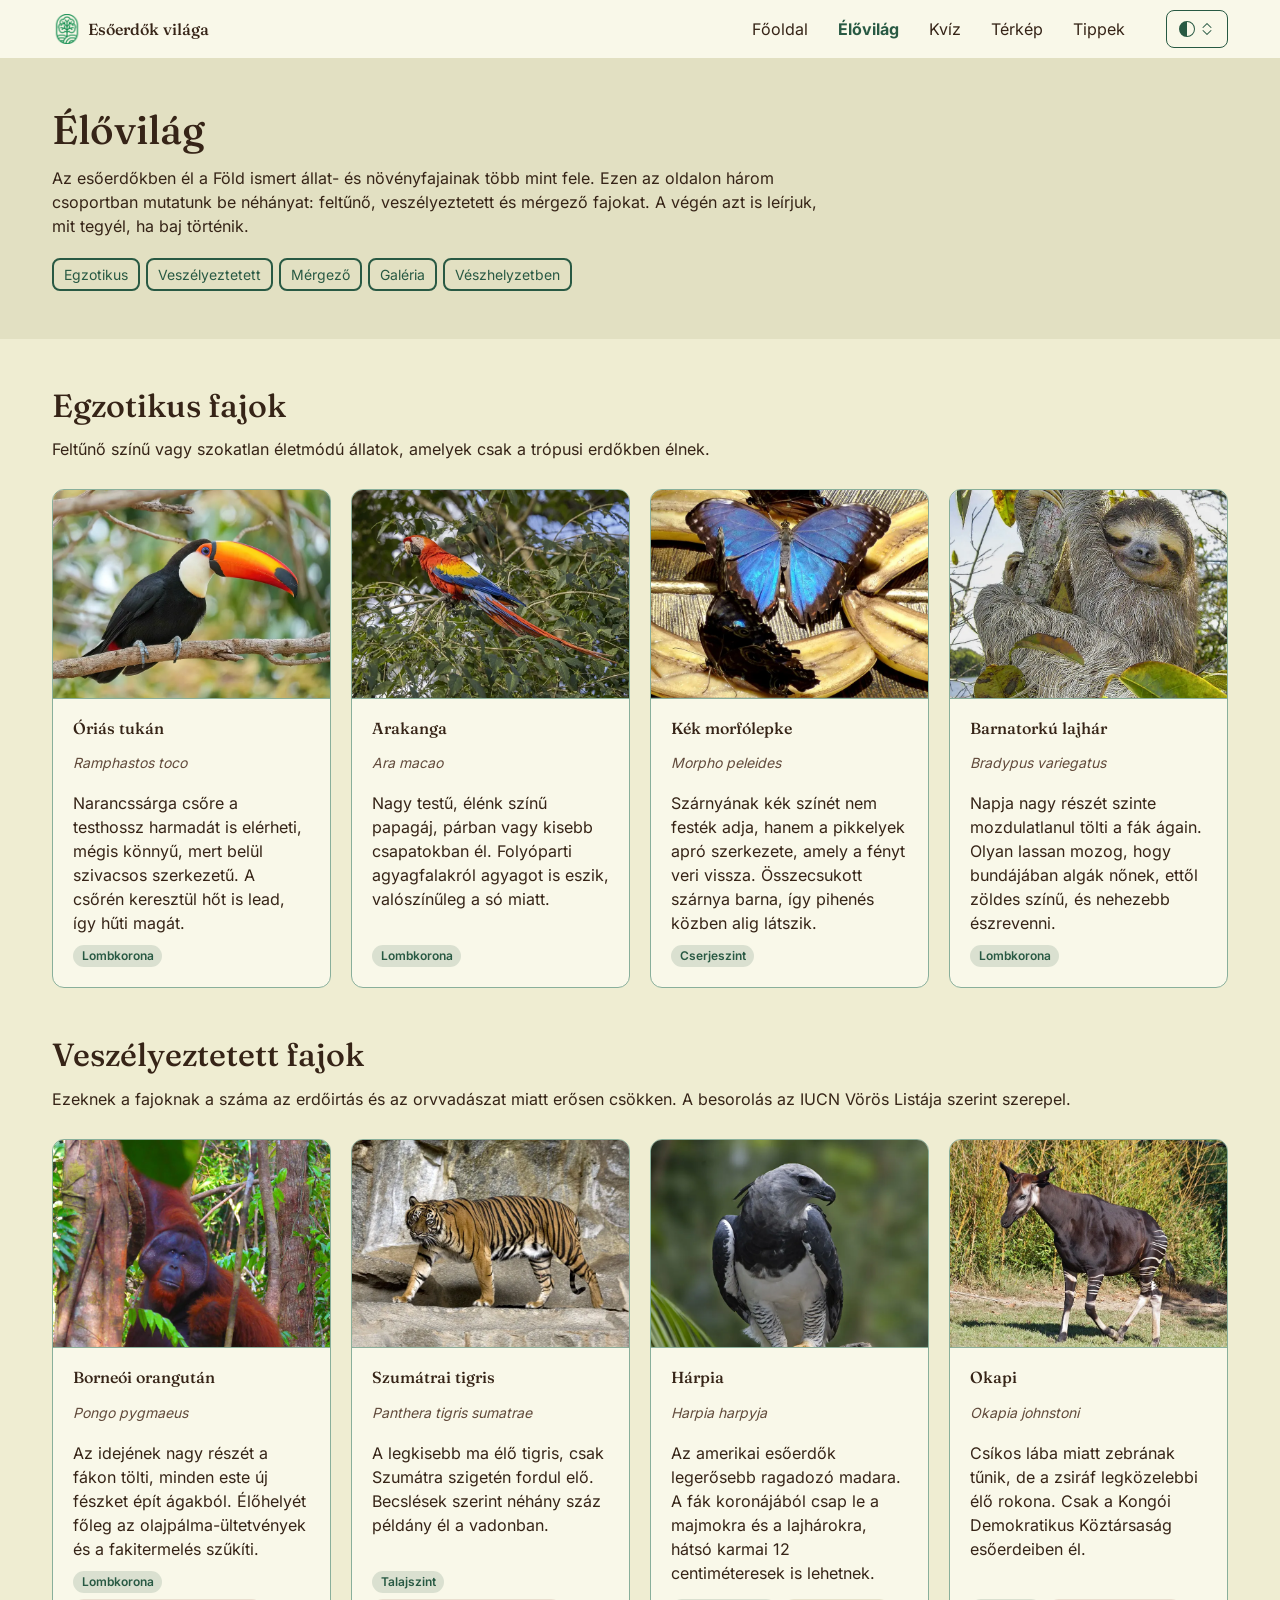
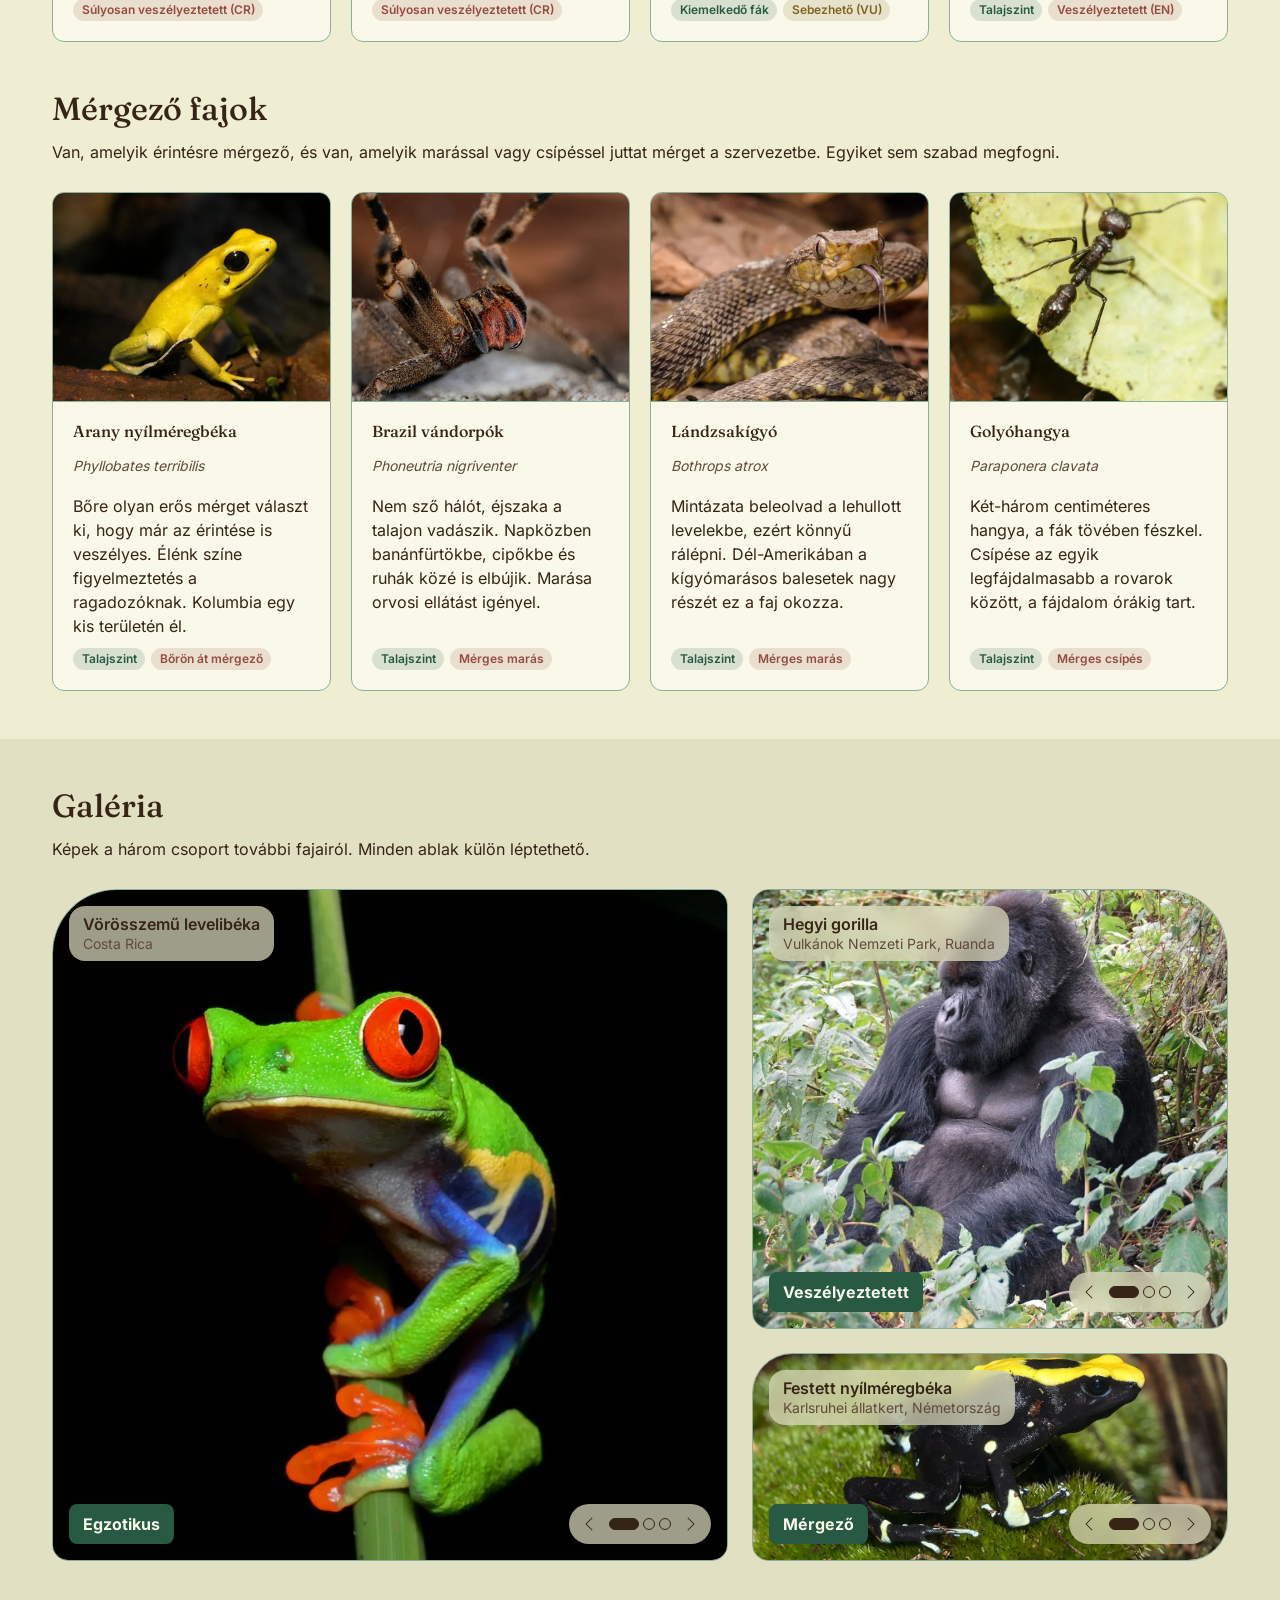
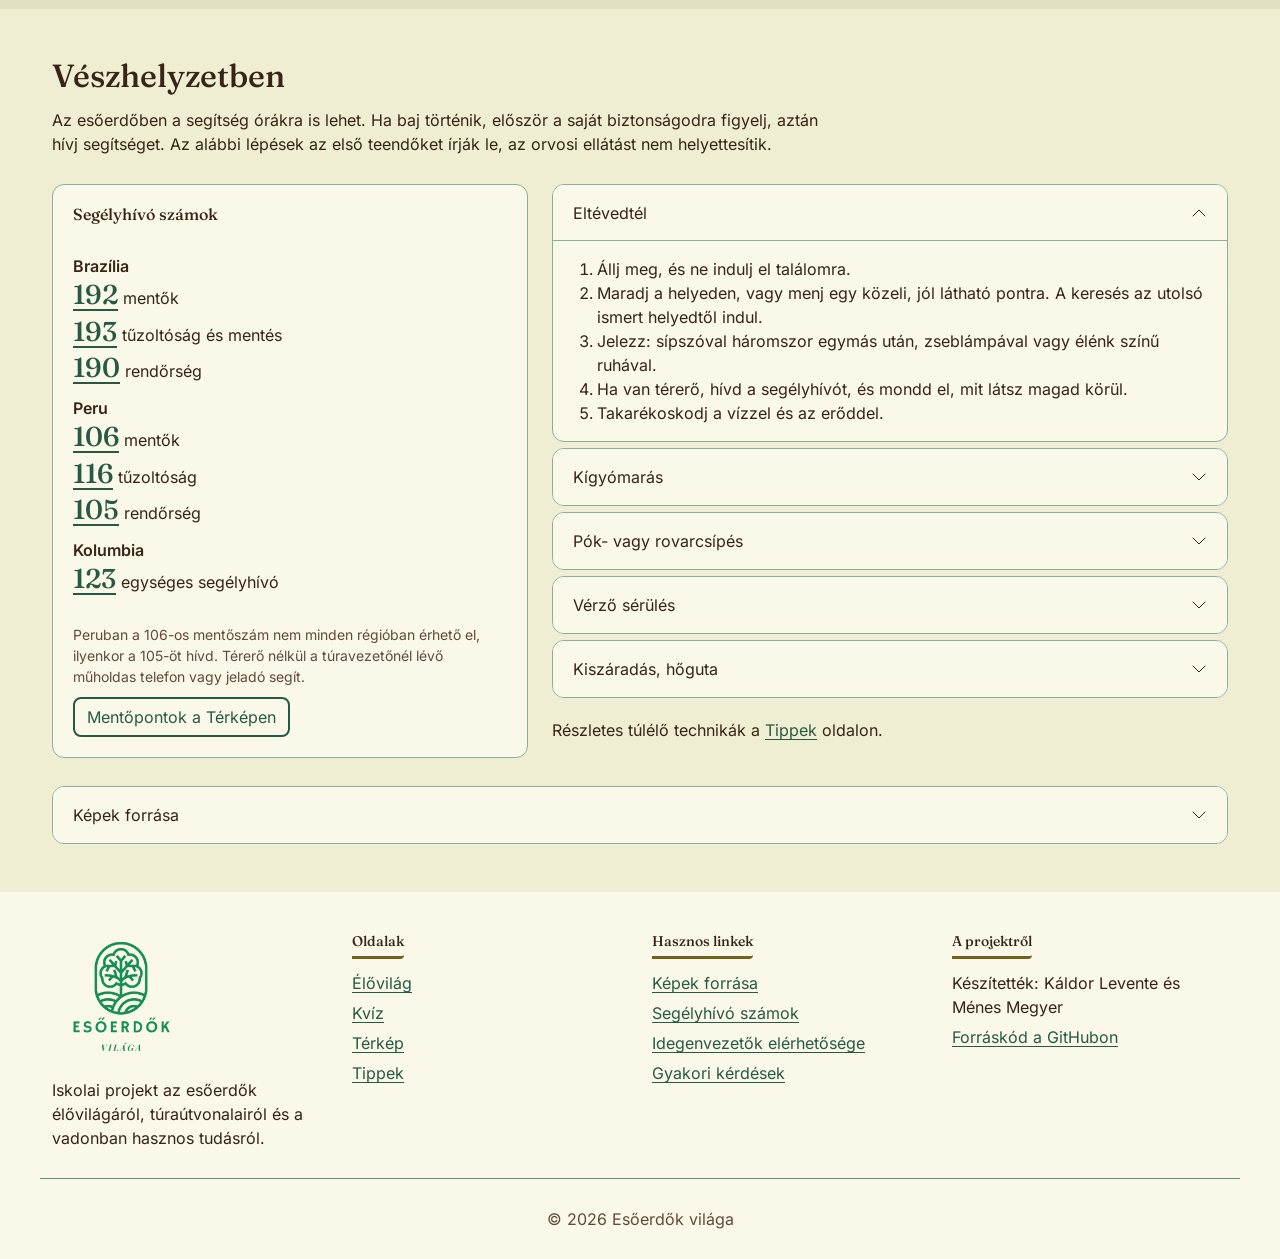
==== commit 978a42a7: "fix: lenyitó ikon mérete, galéria képaláírások, lábléc linkek" ====
--- a/pages/elovilag.html
+++ b/pages/elovilag.html
@@ -60,11 +60,11 @@
             <div class="theme-switcher">
               <button type="button" class="btn-outline theme-switcher-toggle" id="themeToggle" data-bs-toggle="menu"
                 data-bs-placement="bottom-end" aria-expanded="false" aria-label="Téma választása">
-                <span class="theme-switcher-icon" id="themeToggleIcon"><svg class="bi bi-circle-half" width="16"
+                <span class="theme-switcher-icon" id="themeToggleIcon"><svg class="bi" width="16"
                     height="16" fill="currentColor" viewBox="0 0 16 16" aria-hidden="true">
                     <path d="M8 15A7 7 0 1 0 8 1zm0 1A8 8 0 1 1 8 0a8 8 0 0 1 0 16" />
                   </svg></span>
-                <svg class="bi bi-chevron-expand" width="16" height="16" fill="currentColor" viewBox="0 0 16 16"
+                <svg class="bi" width="16" height="16" fill="currentColor" viewBox="0 0 16 16"
                   aria-hidden="true">
                   <path
                     d="M3.646 9.146a.5.5 0 0 1 .708 0L8 12.793l3.646-3.647a.5.5 0 0 1 .708.708l-4 4a.5.5 0 0 1-.708 0l-4-4a.5.5 0 0 1 0-.708m0-2.292a.5.5 0 0 0 .708 0L8 3.207l3.646 3.647a.5.5 0 0 0 .708-.708l-4-4a.5.5 0 0 0-.708 0l-4 4a.5.5 0 0 0 0 .708" />
@@ -72,38 +72,38 @@
               </button>
               <div class="menu" aria-labelledby="themeToggle">
                 <button class="menu-item" type="button" data-theme-value="light" aria-pressed="false">
-                  <svg class="bi menu-item-icon bi-brightness-high-fill" width="16" height="16" fill="currentColor"
+                  <svg class="bi menu-item-icon" width="16" height="16" fill="currentColor"
                     viewBox="0 0 16 16" aria-hidden="true">
                     <path
                       d="M12 8a4 4 0 1 1-8 0 4 4 0 0 1 8 0M8 0a.5.5 0 0 1 .5.5v2a.5.5 0 0 1-1 0v-2A.5.5 0 0 1 8 0m0 13a.5.5 0 0 1 .5.5v2a.5.5 0 0 1-1 0v-2A.5.5 0 0 1 8 13m8-5a.5.5 0 0 1-.5.5h-2a.5.5 0 0 1 0-1h2a.5.5 0 0 1 .5.5M3 8a.5.5 0 0 1-.5.5h-2a.5.5 0 0 1 0-1h2A.5.5 0 0 1 3 8m10.657-5.657a.5.5 0 0 1 0 .707l-1.414 1.415a.5.5 0 1 1-.707-.708l1.414-1.414a.5.5 0 0 1 .707 0m-9.193 9.193a.5.5 0 0 1 0 .707L3.05 13.657a.5.5 0 0 1-.707-.707l1.414-1.414a.5.5 0 0 1 .707 0m9.193 2.121a.5.5 0 0 1-.707 0l-1.414-1.414a.5.5 0 0 1 .707-.707l1.414 1.414a.5.5 0 0 1 0 .707M4.464 4.465a.5.5 0 0 1-.707 0L2.343 3.05a.5.5 0 1 1 .707-.707l1.414 1.414a.5.5 0 0 1 0 .708" />
                   </svg>
                   <span class="menu-item-content">Világos</span>
-                  <svg class="bi menu-item-check bi-check2" width="16" height="16" fill="currentColor"
+                  <svg class="bi menu-item-check" width="16" height="16" fill="currentColor"
                     viewBox="0 0 16 16" aria-hidden="true">
                     <path
                       d="M13.854 3.646a.5.5 0 0 1 0 .708l-7 7a.5.5 0 0 1-.708 0l-3.5-3.5a.5.5 0 1 1 .708-.708L6.5 10.293l6.646-6.647a.5.5 0 0 1 .708 0" />
                   </svg>
                 </button>
                 <button class="menu-item" type="button" data-theme-value="dark" aria-pressed="false">
-                  <svg class="bi menu-item-icon bi-moon-fill" width="16" height="16" fill="currentColor"
+                  <svg class="bi menu-item-icon" width="16" height="16" fill="currentColor"
                     viewBox="0 0 16 16" aria-hidden="true">
                     <path
                       d="M6 .278a.77.77 0 0 1 .08.858 7.2 7.2 0 0 0-.878 3.46c0 4.021 3.278 7.277 7.318 7.277q.792-.001 1.533-.16a.79.79 0 0 1 .81.316.73.73 0 0 1-.031.893A8.35 8.35 0 0 1 8.344 16C3.734 16 0 12.286 0 7.71 0 4.266 2.114 1.312 5.124.06A.75.75 0 0 1 6 .278" />
                   </svg>
                   <span class="menu-item-content">Sötét</span>
-                  <svg class="bi menu-item-check bi-check2" width="16" height="16" fill="currentColor"
+                  <svg class="bi menu-item-check" width="16" height="16" fill="currentColor"
                     viewBox="0 0 16 16" aria-hidden="true">
                     <path
                       d="M13.854 3.646a.5.5 0 0 1 0 .708l-7 7a.5.5 0 0 1-.708 0l-3.5-3.5a.5.5 0 1 1 .708-.708L6.5 10.293l6.646-6.647a.5.5 0 0 1 .708 0" />
                   </svg>
                 </button>
                 <button class="menu-item" type="button" data-theme-value="auto" aria-pressed="false">
-                  <svg class="bi menu-item-icon bi-circle-half" width="16" height="16" fill="currentColor"
+                  <svg class="bi menu-item-icon" width="16" height="16" fill="currentColor"
                     viewBox="0 0 16 16" aria-hidden="true">
                     <path d="M8 15A7 7 0 1 0 8 1zm0 1A8 8 0 1 1 8 0a8 8 0 0 1 0 16" />
                   </svg>
                   <span class="menu-item-content">Automatikus</span>
-                  <svg class="bi menu-item-check bi-check2" width="16" height="16" fill="currentColor"
+                  <svg class="bi menu-item-check" width="16" height="16" fill="currentColor"
                     viewBox="0 0 16 16" aria-hidden="true">
                     <path
                       d="M13.854 3.646a.5.5 0 0 1 0 .708l-7 7a.5.5 0 0 1-.708 0l-3.5-3.5a.5.5 0 1 1 .708-.708L6.5 10.293l6.646-6.647a.5.5 0 0 1 .708 0" />
@@ -390,14 +390,17 @@
                   <div class="carousel-item active">
                     <img src="../assets/img/elovilag/galeria-egzotikus-1.webp"
                       alt="Vörösszemű levelibéka egy növény szárába kapaszkodva" loading="lazy" />
+                    <p class="gallery-caption">Vörösszemű levelibéka<span>Costa Rica</span></p>
                   </div>
                   <div class="carousel-item">
                     <img src="../assets/img/elovilag/galeria-egzotikus-2.webp" alt="Rozsdásfarkú kolibri egy vékony ágon ülve"
                       loading="lazy" />
+                    <p class="gallery-caption">Rozsdásfarkú kolibri<span>Las Tangaras rezervátum, Kolumbia</span></p>
                   </div>
                   <div class="carousel-item">
                     <img src="../assets/img/elovilag/galeria-egzotikus-3.webp" alt="Zöld párduckaméleon egy ágon"
                       loading="lazy" />
+                    <p class="gallery-caption">Párduckaméleon<span>Nosy Be, Madagaszkár</span></p>
                   </div>
                 </div>
                 <div class="gallery-controls">
@@ -428,14 +431,17 @@
                   <div class="carousel-item active">
                     <img src="../assets/img/elovilag/galeria-veszelyeztetett-1.webp"
                       alt="Hegyi gorilla az erdő aljában ülve" loading="lazy" />
+                    <p class="gallery-caption">Hegyi gorilla<span>Vulkánok Nemzeti Park, Ruanda</span></p>
                   </div>
                   <div class="carousel-item">
                     <img src="../assets/img/elovilag/galeria-veszelyeztetett-2.webp" alt="Szumátrai orrszarvú egy tisztáson"
                       loading="lazy" />
+                    <p class="gallery-caption">Szumátrai orrszarvú<span>Lampung, Indonézia</span></p>
                   </div>
                   <div class="carousel-item">
                     <img src="../assets/img/elovilag/galeria-veszelyeztetett-3.webp" alt="Bonobó egy faoszlopra támaszkodva"
                       loading="lazy" />
+                    <p class="gallery-caption">Bonobó<span>Apenheul állatkert, Hollandia</span></p>
                   </div>
                 </div>
                 <div class="gallery-controls">
@@ -466,14 +472,17 @@
                   <div class="carousel-item active">
                     <img src="../assets/img/elovilag/galeria-mergezo-1.webp" alt="Fekete-sárga festett nyílméregbéka mohán"
                       loading="lazy" />
+                    <p class="gallery-caption">Festett nyílméregbéka<span>Karlsruhei állatkert, Németország</span></p>
                   </div>
                   <div class="carousel-item">
                     <img src="../assets/img/elovilag/galeria-mergezo-2.webp" alt="Piros és fekete gyűrűs korallkígyó az avarban"
                       loading="lazy" />
+                    <p class="gallery-caption">Korallkígyó<span>Peru</span></p>
                   </div>
                   <div class="carousel-item">
                     <img src="../assets/img/elovilag/galeria-mergezo-3.webp" alt="Fekete skorpió száraz leveleken"
                       loading="lazy" />
+                    <p class="gallery-caption">Fekete skorpió<span>Cayenne, Francia Guyana</span></p>
                   </div>
                 </div>
                 <div class="gallery-controls">
@@ -544,7 +553,7 @@
             <details class="accordion-item" open>
               <summary class="accordion-header">
                 Eltévedtél
-                <svg class="accordion-icon" xmlns="http://www.w3.org/2000/svg" viewBox="0 0 16 16" fill="none"
+                <svg class="accordion-icon" viewBox="0 0 16 16" fill="none"
                   stroke="currentColor" stroke-linecap="round" stroke-linejoin="round" aria-hidden="true">
                   <path d="m2 5 6 6 6-6" />
                 </svg>
@@ -563,7 +572,7 @@
             <details class="accordion-item">
               <summary class="accordion-header">
                 Kígyómarás
-                <svg class="accordion-icon" xmlns="http://www.w3.org/2000/svg" viewBox="0 0 16 16" fill="none"
+                <svg class="accordion-icon" viewBox="0 0 16 16" fill="none"
                   stroke="currentColor" stroke-linecap="round" stroke-linejoin="round" aria-hidden="true">
                   <path d="m2 5 6 6 6-6" />
                 </svg>
@@ -581,7 +590,7 @@
             <details class="accordion-item">
               <summary class="accordion-header">
                 Pók- vagy rovarcsípés
-                <svg class="accordion-icon" xmlns="http://www.w3.org/2000/svg" viewBox="0 0 16 16" fill="none"
+                <svg class="accordion-icon" viewBox="0 0 16 16" fill="none"
                   stroke="currentColor" stroke-linecap="round" stroke-linejoin="round" aria-hidden="true">
                   <path d="m2 5 6 6 6-6" />
                 </svg>
@@ -599,7 +608,7 @@
             <details class="accordion-item">
               <summary class="accordion-header">
                 Vérző sérülés
-                <svg class="accordion-icon" xmlns="http://www.w3.org/2000/svg" viewBox="0 0 16 16" fill="none"
+                <svg class="accordion-icon" viewBox="0 0 16 16" fill="none"
                   stroke="currentColor" stroke-linecap="round" stroke-linejoin="round" aria-hidden="true">
                   <path d="m2 5 6 6 6-6" />
                 </svg>
@@ -617,7 +626,7 @@
             <details class="accordion-item">
               <summary class="accordion-header">
                 Kiszáradás, hőguta
-                <svg class="accordion-icon" xmlns="http://www.w3.org/2000/svg" viewBox="0 0 16 16" fill="none"
+                <svg class="accordion-icon" viewBox="0 0 16 16" fill="none"
                   stroke="currentColor" stroke-linecap="round" stroke-linejoin="round" aria-hidden="true">
                   <path d="m2 5 6 6 6-6" />
                 </svg>
@@ -639,20 +648,17 @@
         </div>
       </div>
     </section>
-    <section class="container mb-12" aria-labelledby="kepforrasTitle">
+    <section class="container mb-12 accordion" id="kepforras" aria-labelledby="kepforrasTitle">
       <details class="accordion-item">
         <summary class="accordion-header" id="kepforrasTitle">
           Képek forrása
-          <svg class="accordion-icon" xmlns="http://www.w3.org/2000/svg" viewBox="0 0 16 16" fill="none"
+          <svg class="accordion-icon" viewBox="0 0 16 16" fill="none"
             stroke="currentColor" stroke-linecap="round" stroke-linejoin="round" aria-hidden="true">
             <path d="m2 5 6 6 6-6" />
           </svg>
         </summary>
         <div class="accordion-body small">
-          <p>
-            Minden kép a Wikimedia Commonsról származik. A képeket kivágtuk, átméreteztük és WebP formátumba
-            alakítottuk.
-          </p>
+          <p>Minden kép a Wikimedia Commonsról származik. A képeket kivágtuk, átméreteztük és WebP formátumba alakítottuk; a CC BY-SA licencű képek módosított változata ugyanazzal a licenccel használható.</p>
           <ul class="mb-0">
               <li>Óriás tukán: <a href="https://commons.wikimedia.org/wiki/File:006_Toco_toucan_in_Encontro_das_%C3%81guas_State_Park_Photo_by_Giles_Laurent.jpg">Giles Laurent</a>, <a href="https://creativecommons.org/licenses/by-sa/4.0">CC BY-SA 4.0</a></li>
               <li>Arakanga: <a href="https://commons.wikimedia.org/wiki/File:Scarlet_macaw_(Ara_macao_cyanopterus)_Copan.jpg">Charles J. Sharp</a>, <a href="https://creativecommons.org/licenses/by-sa/4.0">CC BY-SA 4.0</a></li>
@@ -704,15 +710,16 @@
           <div class="col-12 md:col-6 lg:col-3">
             <h2 class="footer-title h6 pb-2 mb-4">Hasznos linkek</h2>
             <ul class="list-unstyled vstack gap-2 mb-0">
-              <li><a href="#">Források</a></li>
-              <li><a href="#">Kapcsolat</a></li>
-              <li><a href="#">Adatvédelem</a></li>
-              <li><a href="#">Felhasználási feltételek</a></li>
+              <li><a href="#kepforras">Képek forrása</a></li>
+              <li><a href="#veszhelyzet">Segélyhívó számok</a></li>
+              <li><a href="terkep.html">Idegenvezetők elérhetősége</a></li>
+              <li><a href="tippek.html">Gyakori kérdések</a></li>
             </ul>
           </div>
           <div class="col-12 md:col-6 lg:col-3">
             <h2 class="footer-title h6 pb-2 mb-4">A projektről</h2>
             <p class="mb-2">Készítették: Káldor Levente és Ménes Megyer</p>
+            <a href="https://github.com/KLeviii/esoerdok-vilaga">Forráskód a GitHubon</a>
           </div>
         </div>
       </div>
--- a/css/style.css
+++ b/css/style.css
@@ -1,6 +1,5 @@
 @font-face {
     font-family: "Inter";
-    font-style: normal;
     font-weight: 100 900;
     font-display: swap;
     src: url("../fonts/inter-latin.woff2") format("woff2");
@@ -9,7 +8,6 @@
 
 @font-face {
     font-family: "Inter";
-    font-style: normal;
     font-weight: 100 900;
     font-display: swap;
     src: url("../fonts/inter-latin-ext.woff2") format("woff2");
@@ -18,7 +16,6 @@
 
 @font-face {
     font-family: "Fraunces";
-    font-style: normal;
     font-weight: 100 900;
     font-display: swap;
     src: url("../fonts/fraunces-latin.woff2") format("woff2");
@@ -27,7 +24,6 @@
 
 @font-face {
     font-family: "Fraunces";
-    font-style: normal;
     font-weight: 100 900;
     font-display: swap;
     src: url("../fonts/fraunces-latin-ext.woff2") format("woff2");
@@ -35,98 +31,42 @@
 }
 
 :root {
-    /* --- Betűtípusok ---
-       Fraunces (serif): címek h1-h6, hero cím, navbar márkanév -> karakter, "természetes" hangulat
-       Inter (sans): minden más -> törzsszöveg, gombok, input, táblázat, accordion, kvíz, footer
-       A Bootstrap ezeket a változókat olvassa, így minden komponens automatikusan átveszi. */
     --font-heading: "Fraunces", Georgia, "Times New Roman", serif;
     --font-body: "Inter", system-ui, -apple-system, "Segoe UI", Roboto, Arial, sans-serif;
     --bs-heading-font-family: var(--font-heading);
     --bs-body-font-family: var(--font-body);
-
-    /* Bootstrap 6 :root-on scrollbar-gutter: stable-t állít -> üres sáv jobb oldalt */
     scrollbar-gutter: auto;
-
-    /* dark: zöld alapú háttér, a megadott színek pontosan szerepelnek */
-
-    /* --- Háttér és felületek (spec 3.3) ---
-       Rétegzés: minél "magasabban" van egy elem, annál közelebb a bg-light-hoz.
-       Beágyazás sorrendje: oldal (bg) -> kártya (bg-light) -> kártyán belüli mező (bg vagy bg-dark) */
-    /* legmélyebb réteg: oldalsáv, footer, beágyazott mezők hátterének mélyítése */
+    scroll-padding-top: 3.5rem;
+
     --bg-dark: oklch(0.17 0.03 162);
-    /* oldal alap háttere (body) */
     --bg: oklch(0.22 0.04 162);
-    /* emelt felületek: kártya, modal, dropdown, input háttér */
     --bg-light: oklch(0.27 0.045 162);
-    /* hover, kijelölt sor, aktív menüpont háttere */
     --highlight: oklch(0.52 0.07 162);
-
-    /* --- Szöveg és keretek (spec 3.4) --- */
-    /* törzsszöveg, címek; #eddfef */
     --text: oklch(0.92 0.026 322);
-    /* segédszöveg, dátum, placeholder, kikapcsolt elem */
     --text-muted: oklch(0.75 0.03 322);
-    /* kártya, input, gomb kerete, látható elválasztó; #285943 */
     --border: oklch(0.423 0.066 162);
-    /* finom elválasztó vonal, táblázat sorai */
     --border-muted: oklch(0.32 0.05 162);
-
-    /* --- Márkaszínek (spec 3.5) --- */
-    /* fő gomb, link, aktív állapot, fókusz gyűrű, kiemelt ikon; a #285943 világosított változata */
     --primary: oklch(0.72 0.1 162);
-    /* másodlagos gomb, címke, díszítő kiemelés, csillag/értékelés; #efe9ae */
     --secondary: oklch(0.925 0.076 103);
-    /* #362417; dark módban alig különbözik a háttértől -> NE szövegnek/ikonnak,
-       csak finom hangulati felületnek (pl. kiemelt sáv háttere).
-       Light módban = text szín, ott szövegnek és sötét felületnek is jó */
     --accent: oklch(0.279 0.035 56);
-    /* szöveg primary/secondary háttéren (fő és másodlagos gomb, kiválasztott menüelem, badge):
-       dark módban bg-dark, light módban bg-light (spec 3.7) */
     --on-primary: var(--bg-dark);
-
-    /* --- Állapotszínek (spec 3.6) ---
-       Dark módban világosabb, light módban sötétebb árnyalat a kontraszt miatt */
-    /* hiba, törlés gomb, hibás mező kerete, érvénytelen állapot
-       (hibaüzenet: háttér danger ~15% átlátszósággal, szöveg + keret danger) */
     --danger: oklch(0.7 0.08 30);
-    /* figyelmeztetés, nem végleges vagy kockázatos művelet */
     --warning: oklch(0.78 0.08 90);
-    /* sikeres mentés, kész állapot, megerősítés.
-       Hasonlít a primary-re -> sikert mindig ikonnal/szöveggel is jelezd, ne csak színnel */
     --success: oklch(0.72 0.09 150);
-    /* semleges tájékoztatás, tipp, súgó */
     --info: oklch(0.72 0.07 240);
-
-    /* --- Gyakori párosítások (spec 3.7) ---
-       Oldal:            háttér bg,          szöveg text,       keret nincs
-       Kártya:           háttér bg-light,    szöveg text,       keret border-muted
-       Fő gomb:          háttér primary,     szöveg bg-dark (light: bg-light)
-       Másodlagos gomb:  háttér secondary,   szöveg bg-dark (light: bg-light)
-       Körvonalas gomb:  háttér átlátszó,    szöveg primary,    keret primary
-       Input:            háttér bg-dark (light: bg-light), szöveg text, keret border, fókuszon primary
-       Hover sor/menü:   háttér highlight,   szöveg text
-       Link:             szöveg primary
-       Segédszöveg:      szöveg text-muted */
 }
 
 body.light {
-    /* light: krémsárga alap, barna szöveg, a zöld a primary
-       Ugyanazok a tokenek, ugyanarra a célra -> használati leírás a :root-ban */
     --bg-dark: oklch(0.9 0.04 103);
     --bg: oklch(0.94 0.035 103);
-    /* #efe9ae halványítva */
     --bg-light: oklch(0.975 0.02 103);
+    --highlight: oklch(0.99 0.02 103);
     --text: oklch(0.279 0.035 56);
-    /* #362417 */
     --text-muted: oklch(0.43 0.04 56);
-    --highlight: oklch(0.99 0.02 103);
     --border: oklch(0.6 0.05 162);
     --border-muted: oklch(0.72 0.05 162);
     --primary: oklch(0.423 0.066 162);
-    /* #285943 */
     --secondary: oklch(0.5 0.09 95);
-    --accent: oklch(0.279 0.035 56);
-    /* #362417 */
     --on-primary: var(--bg-light);
     --danger: oklch(0.5 0.1 30);
     --warning: oklch(0.52 0.09 85);
@@ -134,18 +74,13 @@
     --info: oklch(0.5 0.08 240);
 }
 
-html {
-    scroll-padding-top: 3.5rem;
-}
-
 @media (prefers-reduced-motion: no-preference) {
-    html {
+    :root {
         scroll-behavior: smooth;
     }
 }
 
 body {
-    /* clip: nem hoz létre görgetési konténert, így a sticky header működik tovább */
     overflow-x: clip;
     background-color: var(--bg);
     color: var(--text);
@@ -158,21 +93,21 @@
     --bs-border-subtle: var(--border-muted);
     --bs-link-color: var(--primary);
     --bs-link-hover-color: var(--primary);
+    --bs-focus-ring-color: color-mix(in oklch, var(--primary) 45%, transparent);
+    --bs-control-checked-bg: var(--primary);
+    --bs-control-checked-border-color: var(--primary);
     --bs-primary-base: var(--primary);
     --bs-primary-bg: var(--primary);
     --bs-primary-fg: var(--primary);
+    --bs-primary-border: var(--primary);
     --bs-primary-contrast: var(--on-primary);
     --bs-primary-bg-subtle: color-mix(in oklch, var(--primary) 15%, transparent);
-    --bs-primary-border: var(--primary);
+    --bs-success-fg: var(--success);
+    --bs-success-border: var(--success);
+    --bs-success-bg-subtle: color-mix(in oklch, var(--success) 15%, transparent);
     --bs-warning-fg: var(--warning);
     --bs-warning-border: var(--warning);
     --bs-warning-bg-subtle: color-mix(in oklch, var(--warning) 15%, transparent);
-    --bs-control-checked-bg: var(--primary);
-    --bs-control-checked-border-color: var(--primary);
-    --bs-focus-ring-color: color-mix(in oklch, var(--primary) 45%, transparent);
-    --bs-success-fg: var(--success);
-    --bs-success-border: var(--success);
-    --bs-success-bg-subtle: color-mix(in oklch, var(--success) 15%, transparent);
     --bs-danger-fg: var(--danger);
     --bs-danger-border: var(--danger);
     --bs-danger-bg-subtle: color-mix(in oklch, var(--danger) 15%, transparent);
@@ -186,47 +121,46 @@
     color: var(--text-muted);
 }
 
-.bg-body {
-    background-color: var(--bg);
-}
-
 .bg-dark {
     background-color: var(--bg-dark);
 }
 
 .bg-light {
-  background-color: var(--bg-light);
-}
-
-.btn-solid {
+    background-color: var(--bg-light);
+}
+
+[tabindex="-1"]:focus {
+    outline: none;
+}
+
+.btn-solid,
+.btn-outline {
+    border: 2px solid var(--primary);
+}
+
+.btn-solid,
+.btn-outline:hover {
     background-color: var(--primary);
-    color: var(--on-primary);
-    border: 2px solid var(--primary);
-}
-
-.btn-solid:hover {
-    background-color: var(--secondary);
-    border-color: var(--secondary);
     color: var(--on-primary);
 }
 
 .btn-outline {
     background-color: transparent;
     color: var(--primary);
-    border: 2px solid var(--primary);
-}
-
-.btn-outline:hover {
-    background-color: var(--primary);
-    color: var(--on-primary);
+}
+
+.btn-solid:hover,
+.hero-buttons .btn-outline:hover {
+    background-color: var(--secondary);
+    border-color: var(--secondary);
 }
 
 .btn-solid *,
-.btn-outline * {
+.btn-outline *,
+.menu-item * {
     color: inherit;
 }
 
-/* --- Navbar --- */
 nav {
     background-color: var(--bg-light);
 }
@@ -258,7 +192,6 @@
     font-weight: 700;
 }
 
-/* --- Témaválasztó menü --- */
 .theme-switcher-toggle {
     display: inline-flex;
     align-items: center;
@@ -290,20 +223,10 @@
     color: var(--bs-menu-item-active-color);
 }
 
-.menu-item * {
-    color: inherit;
-}
-
-/* --- Hero --- */
 .hero {
+    --hero-overlay: linear-gradient(90deg, color-mix(in oklch, var(--bg-dark) 90%, transparent), transparent 75%);
     min-height: calc(100vh - 3.625rem);
-    background-image:
-        linear-gradient(90deg, color-mix(in oklch, var(--bg-dark) 90%, transparent) 0%, transparent 75%),
-        url("../assets/img/hero-image.webp");
-    background-position: center;
-    background-repeat: no-repeat;
-    background-attachment: fixed;
-    background-size: cover;
+    background: var(--hero-overlay), url("../assets/img/hero-image.webp") center / cover no-repeat fixed;
 }
 
 .hero-container {
@@ -319,12 +242,6 @@
     font-weight: 700;
 }
 
-.hero-buttons .btn-outline:hover {
-    background-color: var(--secondary);
-    border-color: var(--secondary);
-}
-
-/* az egyetlen díszítő animáció: a nyíl lassan le-fel mozog */
 .hero-scroll {
     color: var(--text);
     text-decoration: none;
@@ -343,11 +260,7 @@
 }
 
 #backToTop {
-    transition:
-        opacity 0.3s ease,
-        transform 0.3s ease,
-        box-shadow 0.2s ease,
-        visibility 0.3s;
+    transition: opacity 0.3s ease, transform 0.3s ease, box-shadow 0.2s ease, visibility 0.3s;
 }
 
 #backToTop.is-hidden {
@@ -363,7 +276,6 @@
     }
 }
 
-/* érintőképernyőn a :hover a koppintás után beragad -> ne maradjon felemelve és átszínezve */
 @media (hover: none) {
     #backToTop:hover {
         background-color: var(--primary);
@@ -381,11 +293,7 @@
     --bs-accordion-btn-bg: var(--bg-light);
 }
 
-.accordion-item {
-    background-color: var(--bg-light);
-    color: var(--text);
-}
-
+.accordion-item,
 .accordion-item summary {
     background-color: var(--bg-light);
     color: var(--text);
@@ -393,30 +301,16 @@
 
 .accordion-item summary:hover {
     background-color: var(--highlight);
-}
-
-
-.progress {
-    --bs-progress-bg: var(--border-muted);
-}
-
-/* a kvíz a fókuszt a kérdés vagy az eredmény címére teszi a felolvasóknak, ez ne rajzoljon keretet */
-[tabindex="-1"]:focus {
-    outline: none;
 }
 
 .card {
     --bs-card-bg: var(--bg-light);
     --bs-card-color: var(--text);
     --bs-card-border-color: var(--border-muted);
-    background-color: var(--bg-light);
-    color: var(--text);
-    border-color: var(--border-muted);
-}
-
-.accordion .card {
-    --bs-card-bg: var(--bg);
-    background-color: var(--bg);
+}
+
+.progress {
+    --bs-progress-bg: var(--border-muted);
 }
 
 .gallery {
@@ -435,14 +329,8 @@
     border-radius: 3rem 1rem;
 }
 
-@container gallery (width < 768px) {
-    .gallery-tile:nth-child(even) {
-        border-radius: 1rem 3rem;
-    }
-}
-
 .gallery-tile-a {
-    aspect-ratio: 1 / 1;
+    aspect-ratio: 1;
 }
 
 .gallery-tile-b {
@@ -463,9 +351,9 @@
 }
 
 .gallery-tile .carousel {
+    --bs-carousel-indicator-bg: var(--text);
     position: absolute;
     inset: 0;
-    --bs-carousel-indicator-bg: var(--text);
 }
 
 .gallery-tile .carousel-inner,
@@ -480,11 +368,41 @@
     object-fit: cover;
 }
 
-.gallery-controls {
+.gallery-tile .carousel-item {
+    position: relative;
+}
+
+.gallery-caption {
+    position: absolute;
+    inset-block-start: 1rem;
+    inset-inline-start: 1rem;
+    max-width: calc(100% - 2rem);
+    margin: 0;
+    padding: 0.5rem 0.875rem;
+    border-radius: 1rem;
+    background-color: color-mix(in oklch, var(--bg-dark) 70%, transparent);
+    backdrop-filter: blur(8px);
+    color: var(--text);
+    font-weight: 600;
+    line-height: 1.3;
+}
+
+.gallery-caption span {
+    display: block;
+    color: var(--text-muted);
+    font-size: 0.875rem;
+    font-weight: 400;
+}
+
+.gallery-controls,
+.gallery-tile-action {
     position: absolute;
     inset-block-end: 1rem;
+    z-index: 1;
+}
+
+.gallery-controls {
     inset-inline-end: 1rem;
-    z-index: 1;
     display: flex;
     align-items: center;
     gap: 0.25rem;
@@ -520,10 +438,7 @@
 }
 
 .gallery-tile-action {
-    position: absolute;
-    inset-block-end: 1rem;
     inset-inline-start: 1rem;
-    z-index: 1;
     font-weight: 700;
 }
 
@@ -554,19 +469,13 @@
     color: var(--text-muted);
 }
 
-.footer-title {
-  display: inline-block;
-  border-bottom: 3px solid var(--secondary);
-  border-bottom-right-radius: 4px;
-}
-
-.copyright-footer {
-  border-top: 1px solid var(--border);
-  color: var(--text-muted);
-}
-
-
-@container gallery (width >=768px) {
+@container gallery (width < 768px) {
+    .gallery-tile:nth-child(even) {
+        border-radius: 1rem 3rem;
+    }
+}
+
+@container gallery (width >= 768px) {
     .gallery .grid {
         grid-auto-rows: 13rem;
     }
@@ -588,7 +497,6 @@
     }
 
     .gallery-tile-c {
-        grid-row: span 1;
         border-radius: 2.5rem 1rem;
     }
 
@@ -603,11 +511,20 @@
     }
 }
 
+.footer-title {
+    display: inline-block;
+    border-bottom: 3px solid var(--secondary);
+    border-bottom-right-radius: 4px;
+}
+
+.copyright-footer {
+    border-top: 1px solid var(--border);
+    color: var(--text-muted);
+}
+
 @media (width < 768px) {
     .hero {
-        background-image:
-            linear-gradient(color-mix(in oklch, var(--bg-dark) 75%, transparent), color-mix(in oklch, var(--bg-dark) 75%, transparent)),
-            url("../assets/img/hero-image.webp");
+        --hero-overlay: linear-gradient(color-mix(in oklch, var(--bg-dark) 75%, transparent) 0 0);
     }
 
     .hero-container {
@@ -638,7 +555,6 @@
         font-family: var(--font-heading);
     }
 
-    /* a drawerben az ms-auto me-4 jobbra tolná a menüpontokat */
     .navbar .drawer .navbar-nav {
         margin-inline: 0;
     }
@@ -655,23 +571,20 @@
         background-color: color-mix(in oklch, var(--primary) 15%, transparent);
     }
 
+    .navbar .drawer .nav-link:hover {
+        background-color: var(--highlight);
+    }
+
     .navbar .drawer .theme-switcher {
         margin-top: 1rem;
         padding-top: 1rem;
         border-top: 1px solid var(--border-muted);
     }
-
-    .navbar .drawer .nav-link:hover {
-        background-color: var(--highlight);
-    }
-}
-
-@media (width <=600px) {
+}
+
+@media (width <= 600px) {
     .hero-buttons {
         flex-direction: column;
-    }
-
-    .hero-buttons {
         width: 80%;
         margin-inline: auto;
     }
@@ -684,7 +597,6 @@
         font-size: 3rem;
     }
 
-    /* keskeny kijelzőn a 4 fül nem fér ki egy sorban -> 2x2 rács görgetősáv helyett */
     .szint-tabs {
         display: grid;
         grid-template-columns: 1fr 1fr;
@@ -706,8 +618,8 @@
     }
 }
 
-@media (width >=1920px) {
-    html {
+@media (width >= 1920px) {
+    :root {
         font-size: clamp(16px, calc(100vw / 120), 32px);
     }
 
@@ -716,8 +628,6 @@
     }
 
     .hero {
-        background-image:
-            linear-gradient(90deg, var(--bg-dark) 0%, transparent 75%),
-            url("../assets/img/hero-image.webp");
-    }
-}+        --hero-overlay: linear-gradient(90deg, var(--bg-dark), transparent 75%);
+    }
+}
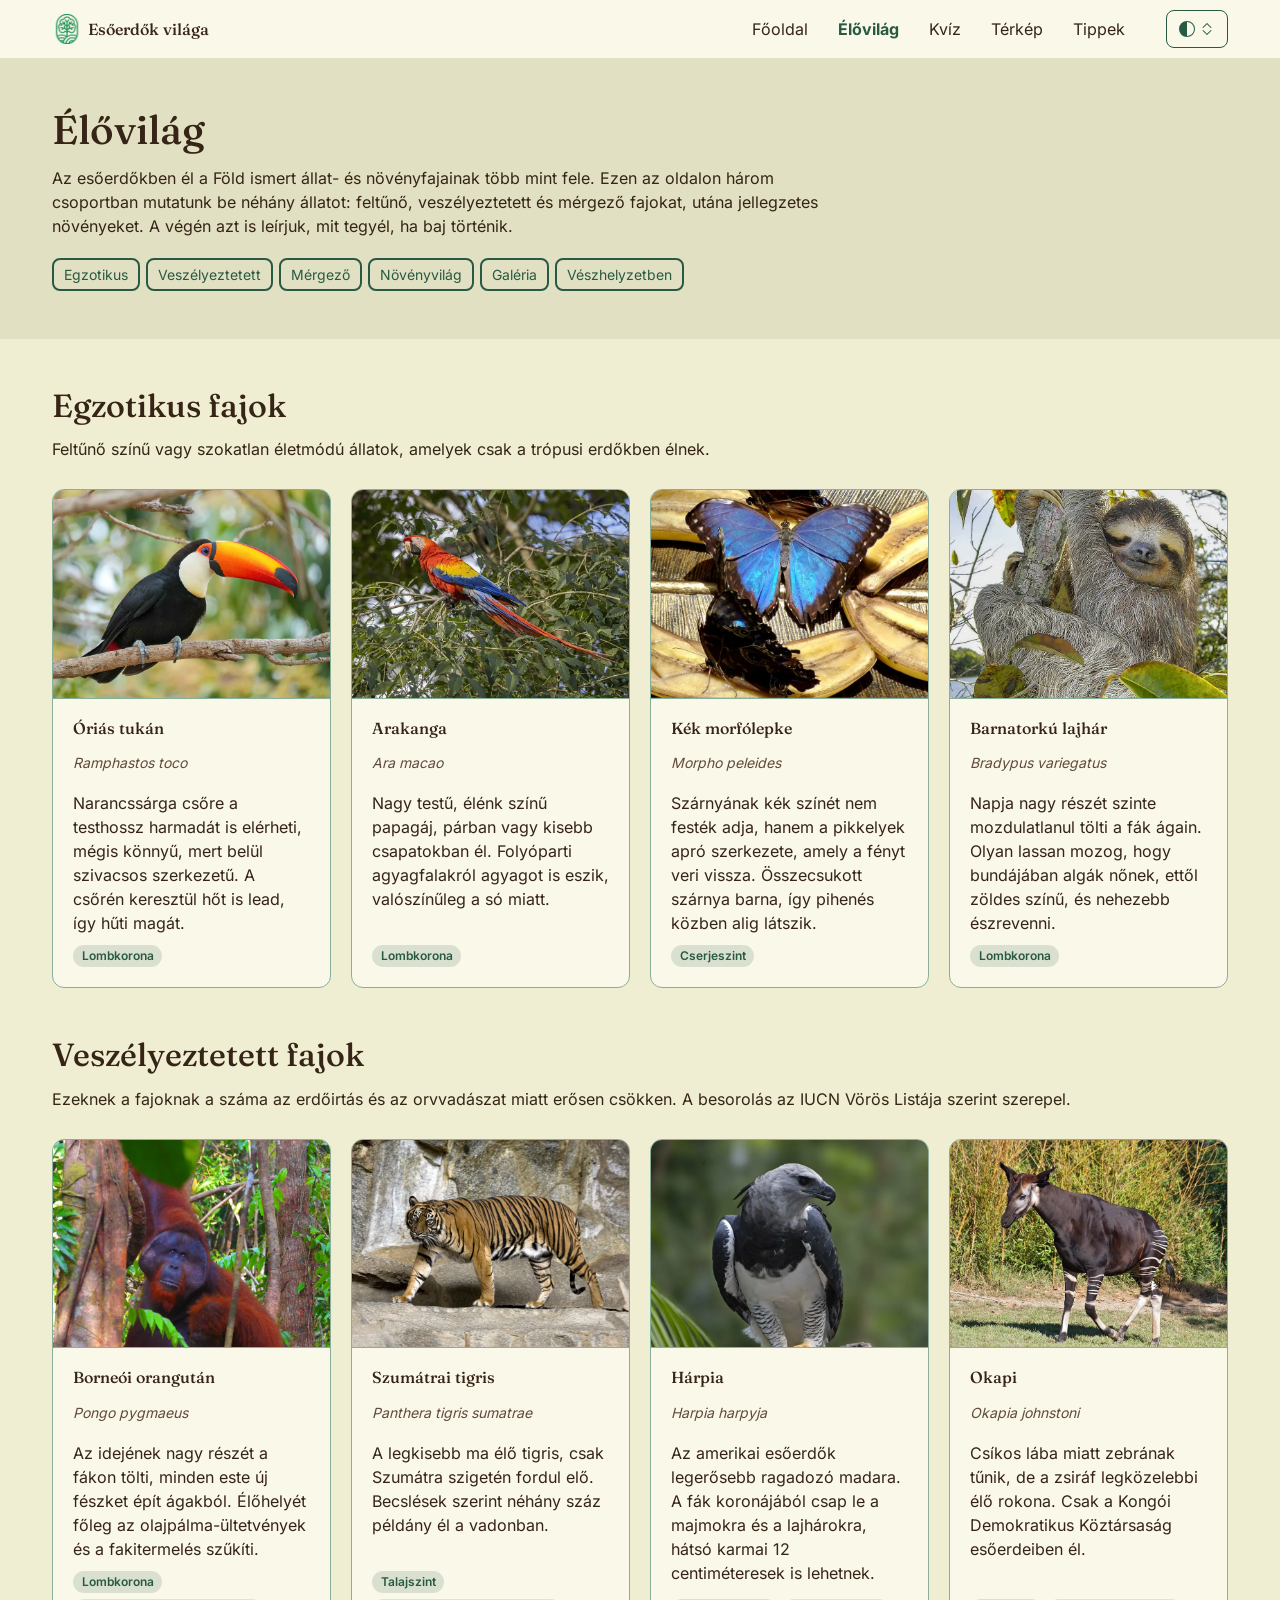
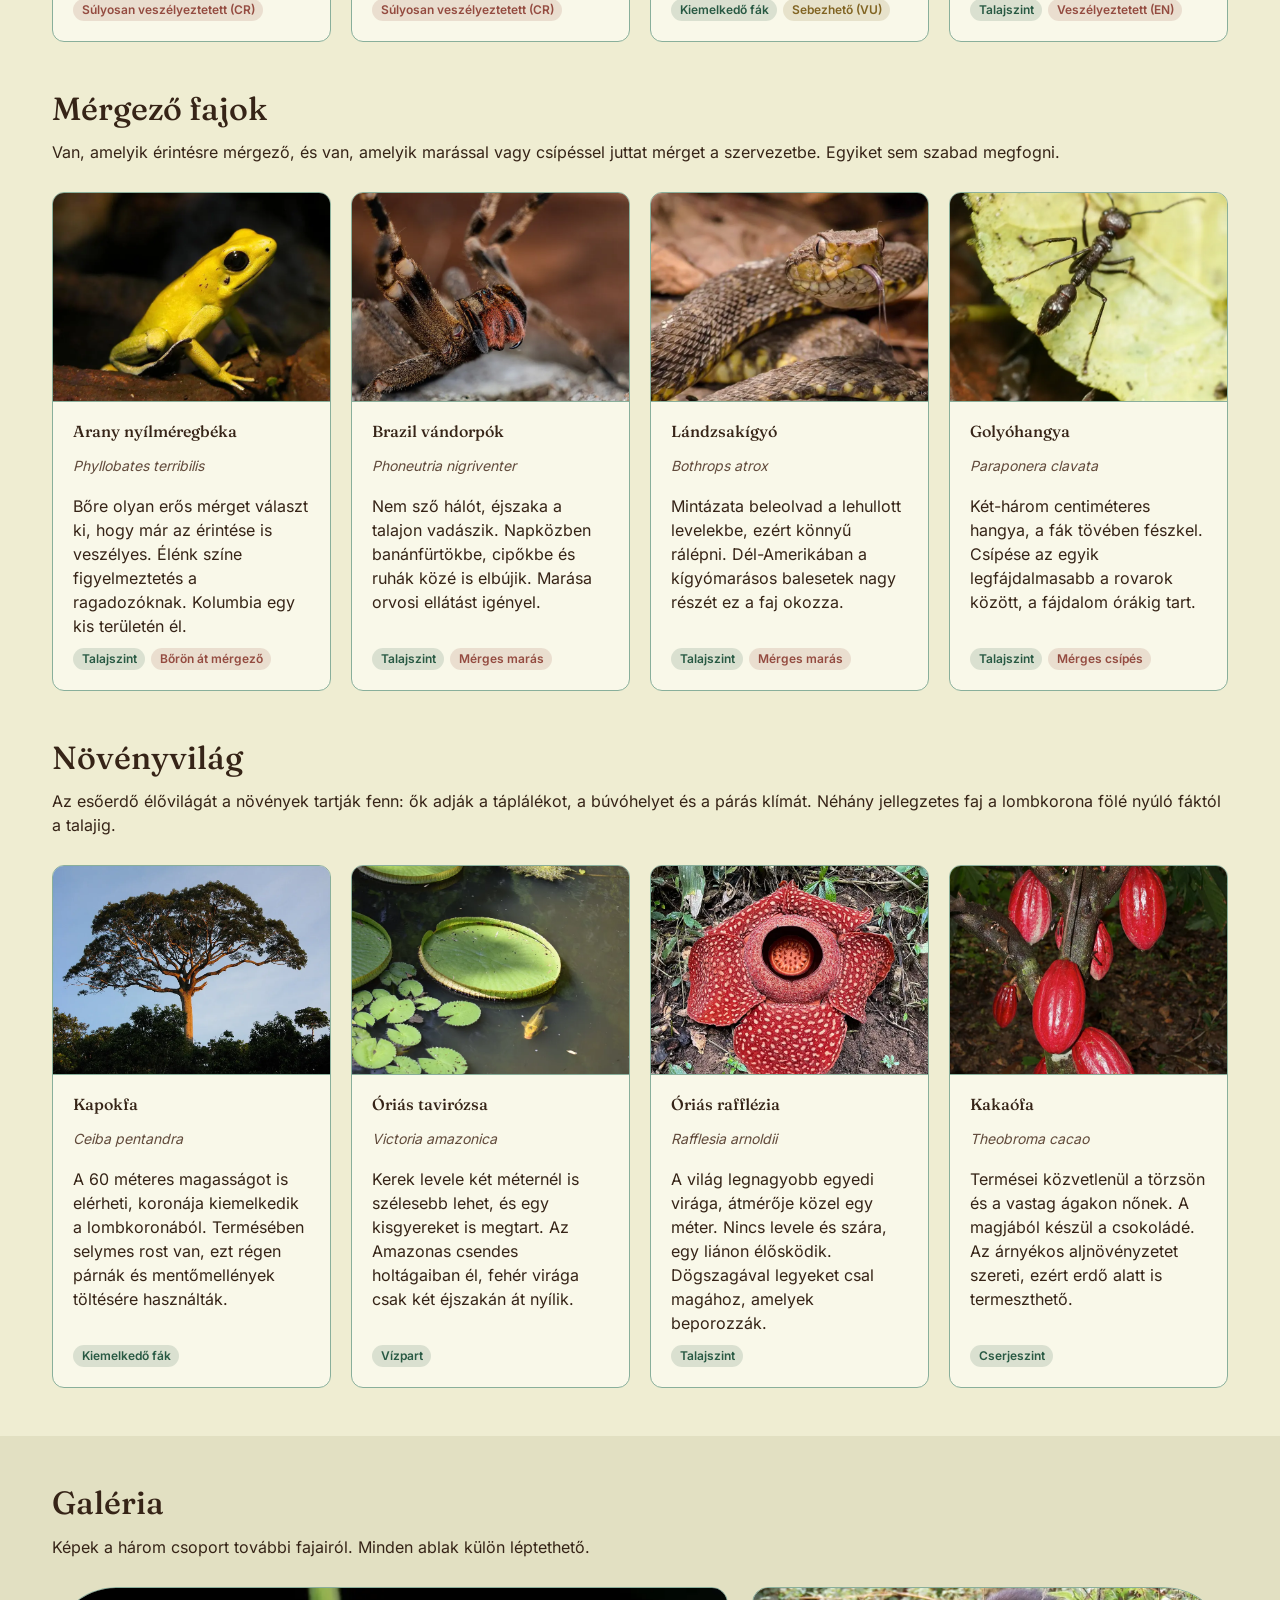
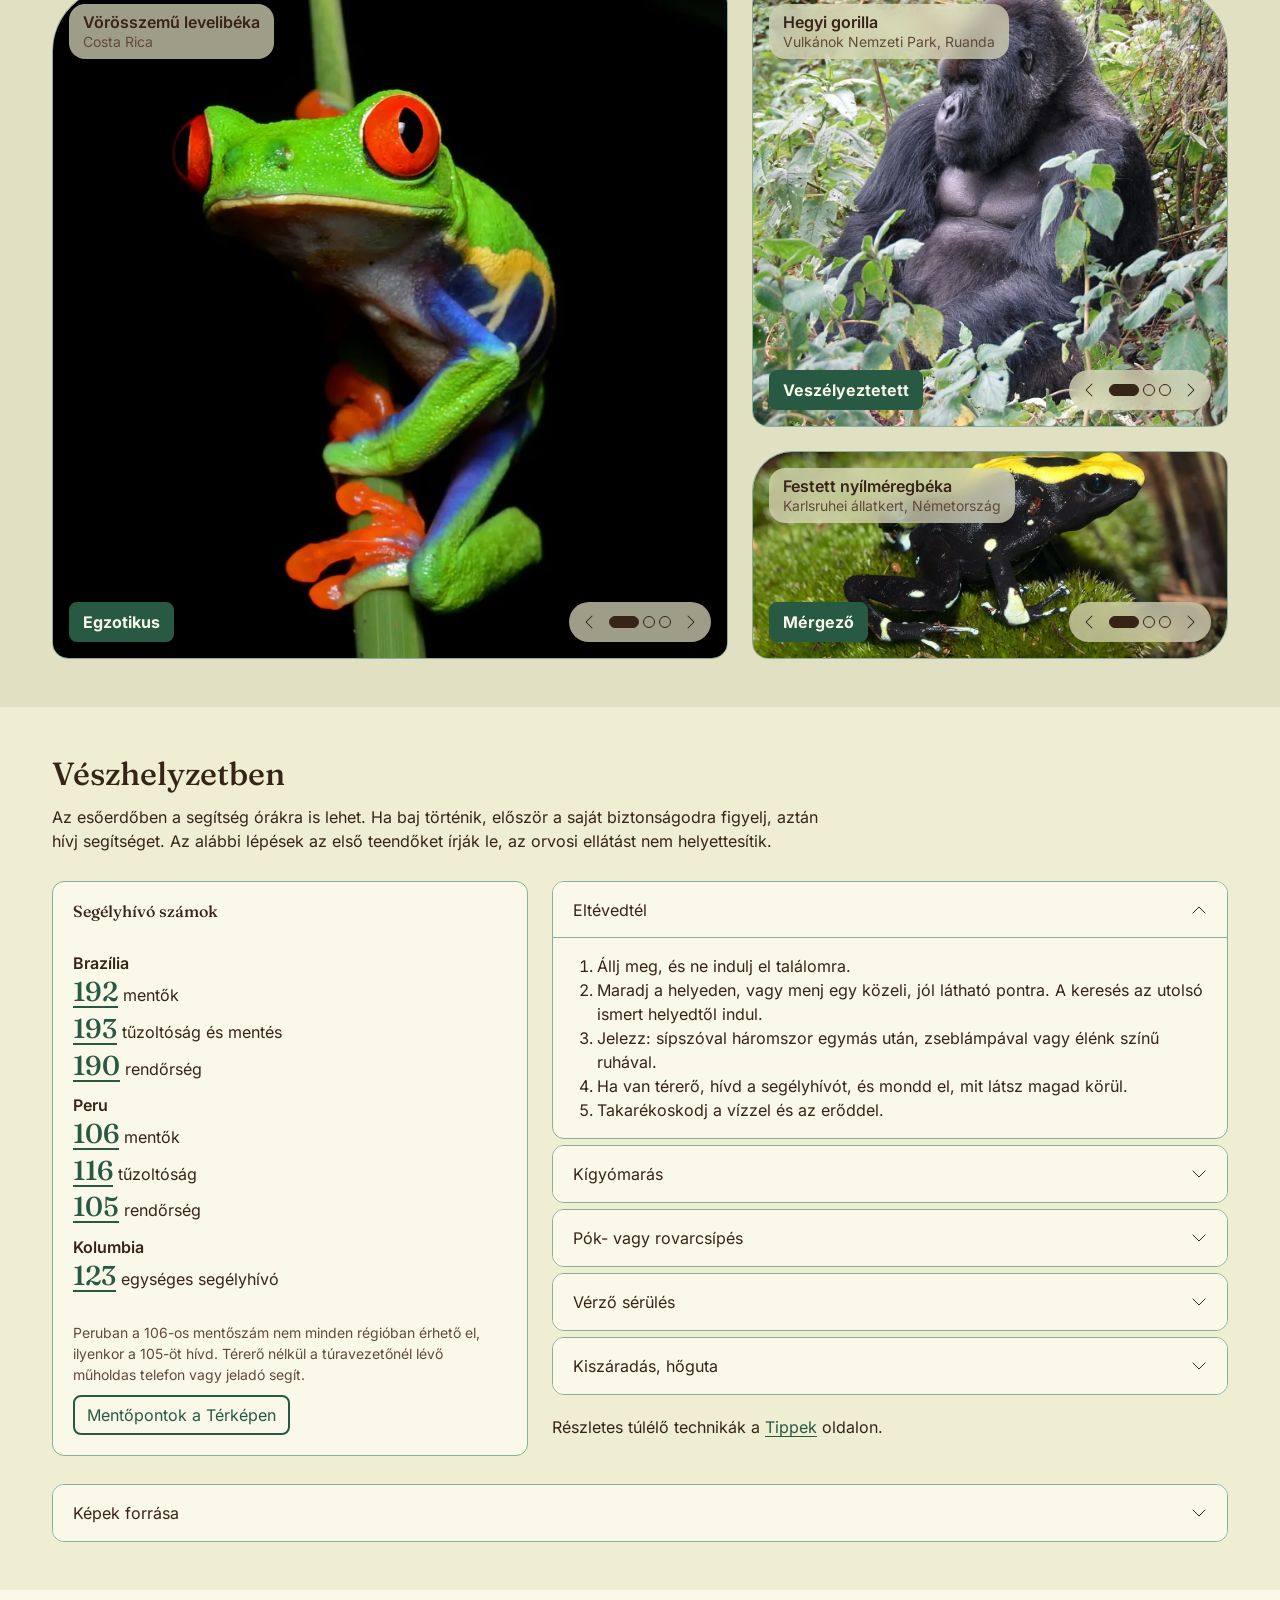
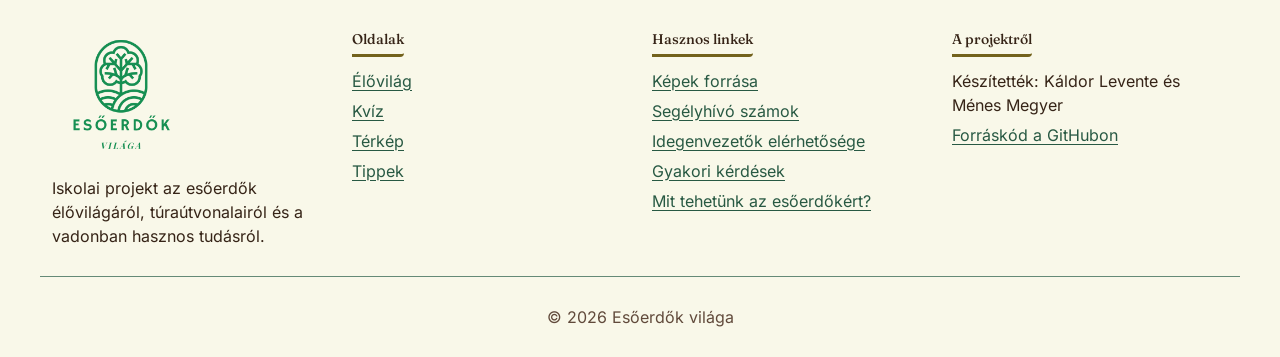
==== commit da392a8c: "fix: nyitott pontok javítása: fenntarthatósági tippek, növényvilág, útvonaltáblázat, idegenvezetők k" ====
--- a/pages/elovilag.html
+++ b/pages/elovilag.html
@@ -13,14 +13,7 @@
 </head>
 
 <body>
-  <script>
-    try {
-      const saved = localStorage.getItem("theme")
-      if (saved === "light" || (saved !== "dark" && matchMedia("(prefers-color-scheme: light)").matches)) {
-        document.body.classList.add("light")
-      }
-    } catch {}
-  </script>
+  <script src="../js/tema.js"></script>
   <a class="visually-hidden-focusable" href="#main">Ugrás a tartalomra</a>
   <header class="sticky-top" id="siteHeader">
     <nav class="navbar md:navbar-expand bg-1" id="pageTop">
@@ -70,7 +63,7 @@
                     d="M3.646 9.146a.5.5 0 0 1 .708 0L8 12.793l3.646-3.647a.5.5 0 0 1 .708.708l-4 4a.5.5 0 0 1-.708 0l-4-4a.5.5 0 0 1 0-.708m0-2.292a.5.5 0 0 0 .708 0L8 3.207l3.646 3.647a.5.5 0 0 0 .708-.708l-4-4a.5.5 0 0 0-.708 0l-4 4a.5.5 0 0 0 0 .708" />
                 </svg>
               </button>
-              <div class="menu" aria-labelledby="themeToggle">
+              <div class="menu" role="group" aria-labelledby="themeToggle">
                 <button class="menu-item" type="button" data-theme-value="light" aria-pressed="false">
                   <svg class="bi menu-item-icon" width="16" height="16" fill="currentColor"
                     viewBox="0 0 16 16" aria-hidden="true">
@@ -123,14 +116,15 @@
         <h1 class="mb-4">Élővilág</h1>
         <p class="mb-6 col-12 lg:col-8">
           Az esőerdőkben él a Föld ismert állat- és növényfajainak több mint fele. Ezen az oldalon három csoportban
-          mutatunk be néhányat: feltűnő, veszélyeztetett és mérgező fajokat. A végén azt is leírjuk, mit tegyél, ha
-          baj történik.
+          mutatunk be néhány állatot: feltűnő, veszélyeztetett és mérgező fajokat, utána jellegzetes növényeket. A
+          végén azt is leírjuk, mit tegyél, ha baj történik.
         </p>
         <div role="navigation" aria-label="Az oldal részei">
           <ul class="list-unstyled d-flex flex-wrap gap-2 mb-0">
             <li><a class="btn-outline btn-sm" href="#egzotikus">Egzotikus</a></li>
             <li><a class="btn-outline btn-sm" href="#veszelyeztetett">Veszélyeztetett</a></li>
             <li><a class="btn-outline btn-sm" href="#mergezo">Mérgező</a></li>
+            <li><a class="btn-outline btn-sm" href="#novenyek">Növényvilág</a></li>
             <li><a class="btn-outline btn-sm" href="#galeria">Galéria</a></li>
             <li><a class="btn-outline btn-sm" href="#veszhelyzet">Vészhelyzetben</a></li>
           </ul>
@@ -377,6 +371,84 @@
       </div>
     </section>
 
+    <section class="container mb-12" id="novenyek" aria-labelledby="novenyekTitle">
+      <h2 class="mb-4" id="novenyekTitle">Növényvilág</h2>
+      <p class="mb-8">
+        Az esőerdő élővilágát a növények tartják fenn: ők adják a táplálékot, a búvóhelyet és a párás klímát. Néhány
+        jellegzetes faj a lombkorona fölé nyúló fáktól a talajig.
+      </p>
+      <div class="row row-cols-1 md:row-cols-2 lg:row-cols-4 g-6">
+        <div class="col">
+          <article class="card h-100">
+            <img src="../assets/img/gallery/fooldal-a-3.webp" class="card-img-top ratio-4x3 h-auto object-fit-cover" width="800"
+                height="600" loading="lazy" alt="Kapokfa törzse és koronája magasan a környező lombkorona fölé emelkedik" />
+            <div class="card-body d-flex flex-column">
+              <h3 class="h5 mb-1">Kapokfa</h3>
+              <p class="text-muted fst-italic small mb-3">Ceiba pentandra</p>
+              <p>
+                A 60 méteres magasságot is elérheti, koronája kiemelkedik a lombkoronából. Termésében selymes rost van, ezt
+                régen párnák és mentőmellények töltésére használták.
+              </p>
+              <div class="d-flex flex-wrap gap-2 mt-auto">
+                <span class="badge badge-subtle theme-primary">Kiemelkedő fák</span>
+              </div>
+            </div>
+          </article>
+        </div>
+        <div class="col">
+          <article class="card h-100">
+            <img src="../assets/img/elovilag/viktoria.webp" class="card-img-top ratio-4x3 h-auto object-fit-cover" width="800"
+                height="600" loading="lazy" alt="Óriás tavirózsa kerek, felhajló szélű levelei a víz felszínén" />
+            <div class="card-body d-flex flex-column">
+              <h3 class="h5 mb-1">Óriás tavirózsa</h3>
+              <p class="text-muted fst-italic small mb-3">Victoria amazonica</p>
+              <p>
+                Kerek levele két méternél is szélesebb lehet, és egy kisgyereket is megtart. Az Amazonas csendes
+                holtágaiban él, fehér virága csak két éjszakán át nyílik.
+              </p>
+              <div class="d-flex flex-wrap gap-2 mt-auto">
+                <span class="badge badge-subtle theme-primary">Vízpart</span>
+              </div>
+            </div>
+          </article>
+        </div>
+        <div class="col">
+          <article class="card h-100">
+            <img src="../assets/img/elovilag/rafflezia.webp" class="card-img-top ratio-4x3 h-auto object-fit-cover" width="800"
+                height="600" loading="lazy" alt="Hatalmas, vörös, fehér pettyes rafflézia virág az erdő talaján" />
+            <div class="card-body d-flex flex-column">
+              <h3 class="h5 mb-1">Óriás rafflézia</h3>
+              <p class="text-muted fst-italic small mb-3">Rafflesia arnoldii</p>
+              <p>
+                A világ legnagyobb egyedi virága, átmérője közel egy méter. Nincs levele és szára, egy liánon élősködik.
+                Dögszagával legyeket csal magához, amelyek beporozzák.
+              </p>
+              <div class="d-flex flex-wrap gap-2 mt-auto">
+                <span class="badge badge-subtle theme-primary">Talajszint</span>
+              </div>
+            </div>
+          </article>
+        </div>
+        <div class="col">
+          <article class="card h-100">
+            <img src="../assets/img/elovilag/kakao.webp" class="card-img-top ratio-4x3 h-auto object-fit-cover" width="800"
+                height="600" loading="lazy" alt="Piros kakaótermések közvetlenül a fa törzsén és ágain" />
+            <div class="card-body d-flex flex-column">
+              <h3 class="h5 mb-1">Kakaófa</h3>
+              <p class="text-muted fst-italic small mb-3">Theobroma cacao</p>
+              <p>
+                Termései közvetlenül a törzsön és a vastag ágakon nőnek. A magjából készül a csokoládé. Az árnyékos
+                aljnövényzetet szereti, ezért erdő alatt is termeszthető.
+              </p>
+              <div class="d-flex flex-wrap gap-2 mt-auto">
+                <span class="badge badge-subtle theme-primary">Cserjeszint</span>
+              </div>
+            </div>
+          </article>
+        </div>
+      </div>
+    </section>
+
     <div class="bg-dark py-12" id="galeria">
       <section class="container" aria-labelledby="galeriaTitle">
         <h2 class="mb-4" id="galeriaTitle">Galéria</h2>
@@ -384,7 +456,7 @@
         <div class="gallery">
           <div class="grid">
             <div class="g-col-12 md:g-col-7 gallery-tile gallery-tile-a">
-              <div id="galeriaEgzotikus" class="carousel" aria-roledescription="carousel"
+              <div id="galeriaEgzotikus" class="carousel" role="group" aria-roledescription="carousel"
                 aria-label="Egzotikus fajok képei">
                 <div class="carousel-inner">
                   <div class="carousel-item active">
@@ -425,7 +497,7 @@
               <a href="#egzotikus" class="btn-solid gallery-tile-action hover-lift">Egzotikus</a>
             </div>
             <div class="g-col-12 md:g-col-5 gallery-tile gallery-tile-b">
-              <div id="galeriaVeszelyeztetett" class="carousel" aria-roledescription="carousel"
+              <div id="galeriaVeszelyeztetett" class="carousel" role="group" aria-roledescription="carousel"
                 aria-label="Veszélyeztetett fajok képei">
                 <div class="carousel-inner">
                   <div class="carousel-item active">
@@ -466,7 +538,7 @@
               <a href="#veszelyeztetett" class="btn-solid gallery-tile-action hover-lift">Veszélyeztetett</a>
             </div>
             <div class="g-col-12 md:g-col-5 gallery-tile gallery-tile-c">
-              <div id="galeriaMergezo" class="carousel" aria-roledescription="carousel"
+              <div id="galeriaMergezo" class="carousel" role="group" aria-roledescription="carousel"
                 aria-label="Mérgező fajok képei">
                 <div class="carousel-inner">
                   <div class="carousel-item active">
@@ -681,6 +753,10 @@
               <li>Festett nyílméregbéka: <a href="https://commons.wikimedia.org/wiki/File:Dendrobates_tinctorius_-_Karlsruhe_Zoo_05.jpg">H. Zell</a>, <a href="https://creativecommons.org/licenses/by-sa/3.0">CC BY-SA 3.0</a></li>
               <li>Korallkígyó: <a href="https://commons.wikimedia.org/wiki/File:Aquatic_Coralsnake_(Micrurus_surinamensis)_in_Peru.jpg">dhfischer</a>, <a href="https://creativecommons.org/licenses/by/4.0">CC BY 4.0</a></li>
               <li>Skorpió (Tityus obscurus): <a href="https://commons.wikimedia.org/wiki/File:Tityus_obscurus_(10.3897-zookeys.764.25108)_Figure_12.jpg">Eric Ythier (ZooKeys 764)</a>, <a href="https://creativecommons.org/licenses/by/4.0">CC BY 4.0</a></li>
+              <li>Kapokfa: <a href="https://commons.wikimedia.org/wiki/File:Panguana-Lupuna-2008-2.jpg">Klaus Schönitzer</a>, <a href="https://creativecommons.org/licenses/by-sa/3.0">CC BY-SA 3.0</a></li>
+              <li>Óriás tavirózsa: <a href="https://commons.wikimedia.org/wiki/File:Victoria_amazonica_in_Florida.jpg">P,TO 19104</a>, <a href="https://creativecommons.org/licenses/by-sa/4.0">CC BY-SA 4.0</a></li>
+              <li>Óriás rafflézia: <a href="https://commons.wikimedia.org/wiki/File:Rafflesia_arnoldii,_Sumatra.jpg">LukeTriton</a>, <a href="https://creativecommons.org/licenses/by-sa/4.0">CC BY-SA 4.0</a></li>
+              <li>Kakaófa: <a href="https://commons.wikimedia.org/wiki/File:Theobroma_cacao_(red_pods_-_Haiti).jpg">Nick Hobgood</a>, <a href="https://creativecommons.org/licenses/by-sa/3.0">CC BY-SA 3.0</a></li>
           </ul>
         </div>
       </details>
@@ -714,6 +790,7 @@
               <li><a href="#veszhelyzet">Segélyhívó számok</a></li>
               <li><a href="terkep.html">Idegenvezetők elérhetősége</a></li>
               <li><a href="tippek.html">Gyakori kérdések</a></li>
+              <li><a href="tippek.html#mittehetunk">Mit tehetünk az esőerdőkért?</a></li>
             </ul>
           </div>
           <div class="col-12 md:col-6 lg:col-3">
--- a/css/style.css
+++ b/css/style.css
@@ -313,10 +313,6 @@
     --bs-progress-bg: var(--border-muted);
 }
 
-.gallery {
-    container: gallery / inline-size;
-}
-
 .gallery .grid {
     grid-template-rows: none;
 }
@@ -469,13 +465,14 @@
     color: var(--text-muted);
 }
 
-@container gallery (width < 768px) {
+/* A galéria .container-ben van, ami 1024 px alatt 768 px-nél keskenyebb, ezért itt vált az elrendezés. */
+@media (width < 1024px) {
     .gallery-tile:nth-child(even) {
         border-radius: 1rem 3rem;
     }
 }
 
-@container gallery (width >= 768px) {
+@media (width >= 1024px) {
     .gallery .grid {
         grid-auto-rows: 13rem;
     }
@@ -524,7 +521,7 @@
 
 @media (width < 768px) {
     .hero {
-        --hero-overlay: linear-gradient(color-mix(in oklch, var(--bg-dark) 75%, transparent) 0 0);
+        --hero-overlay: linear-gradient(color-mix(in oklch, var(--bg-dark) 75%, transparent), color-mix(in oklch, var(--bg-dark) 75%, transparent));
     }
 
     .hero-container {
